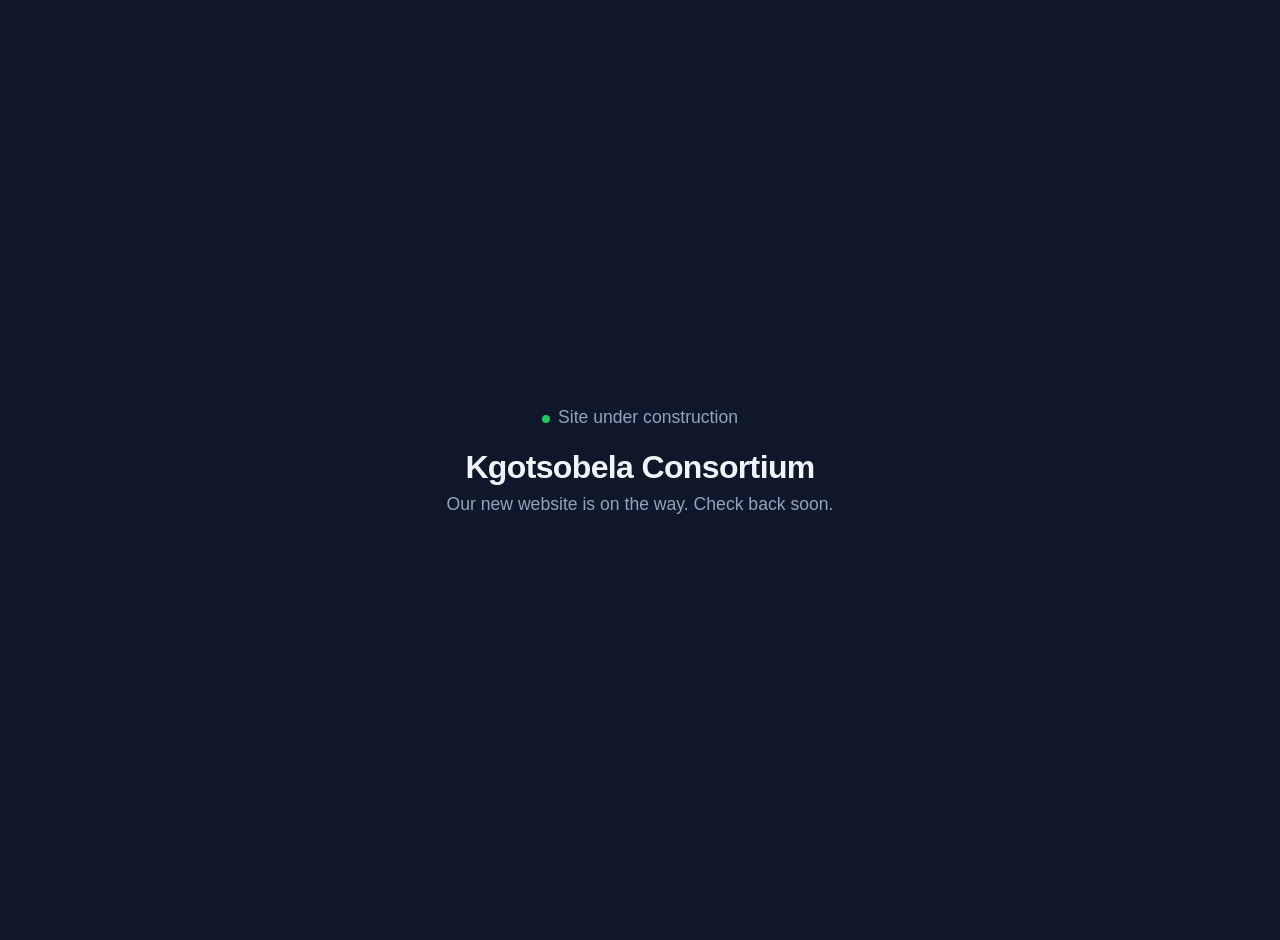
==== index.html @ 1c97d9ab "Add files via upload" ====
<!DOCTYPE html>
<html lang="en">
<head>
<meta charset="UTF-8">
<meta name="viewport" content="width=device-width, initial-scale=1.0">
<title>Kgotsobela Consortium — Coming Soon</title>
<style>
  body {
    margin: 0;
    height: 100vh;
    display: flex;
    align-items: center;
    justify-content: center;
    background: #0f172a;
    font-family: -apple-system, BlinkMacSystemFont, "Segoe UI", Roboto, sans-serif;
    color: #f1f5f9;
    text-align: center;
    padding: 20px;
  }
  .box {
    max-width: 500px;
  }
  h1 {
    font-size: 2rem;
    margin-bottom: 0.5rem;
    letter-spacing: -0.02em;
  }
  p {
    color: #94a3b8;
    font-size: 1.1rem;
    margin-top: 0;
  }
  .dot {
    display: inline-block;
    width: 8px;
    height: 8px;
    border-radius: 50%;
    background: #22c55e;
    margin-right: 8px;
    animation: pulse 1.5s infinite;
  }
  @keyframes pulse {
    0%, 100% { opacity: 1; }
    50% { opacity: 0.3; }
  }
</style>
</head>
<body>
  <div class="box">
    <p><span class="dot"></span>Site under construction</p>
    <h1>Kgotsobela Consortium</h1>
    <p>Our new website is on the way. Check back soon.</p>
  </div>
</body>
</html>
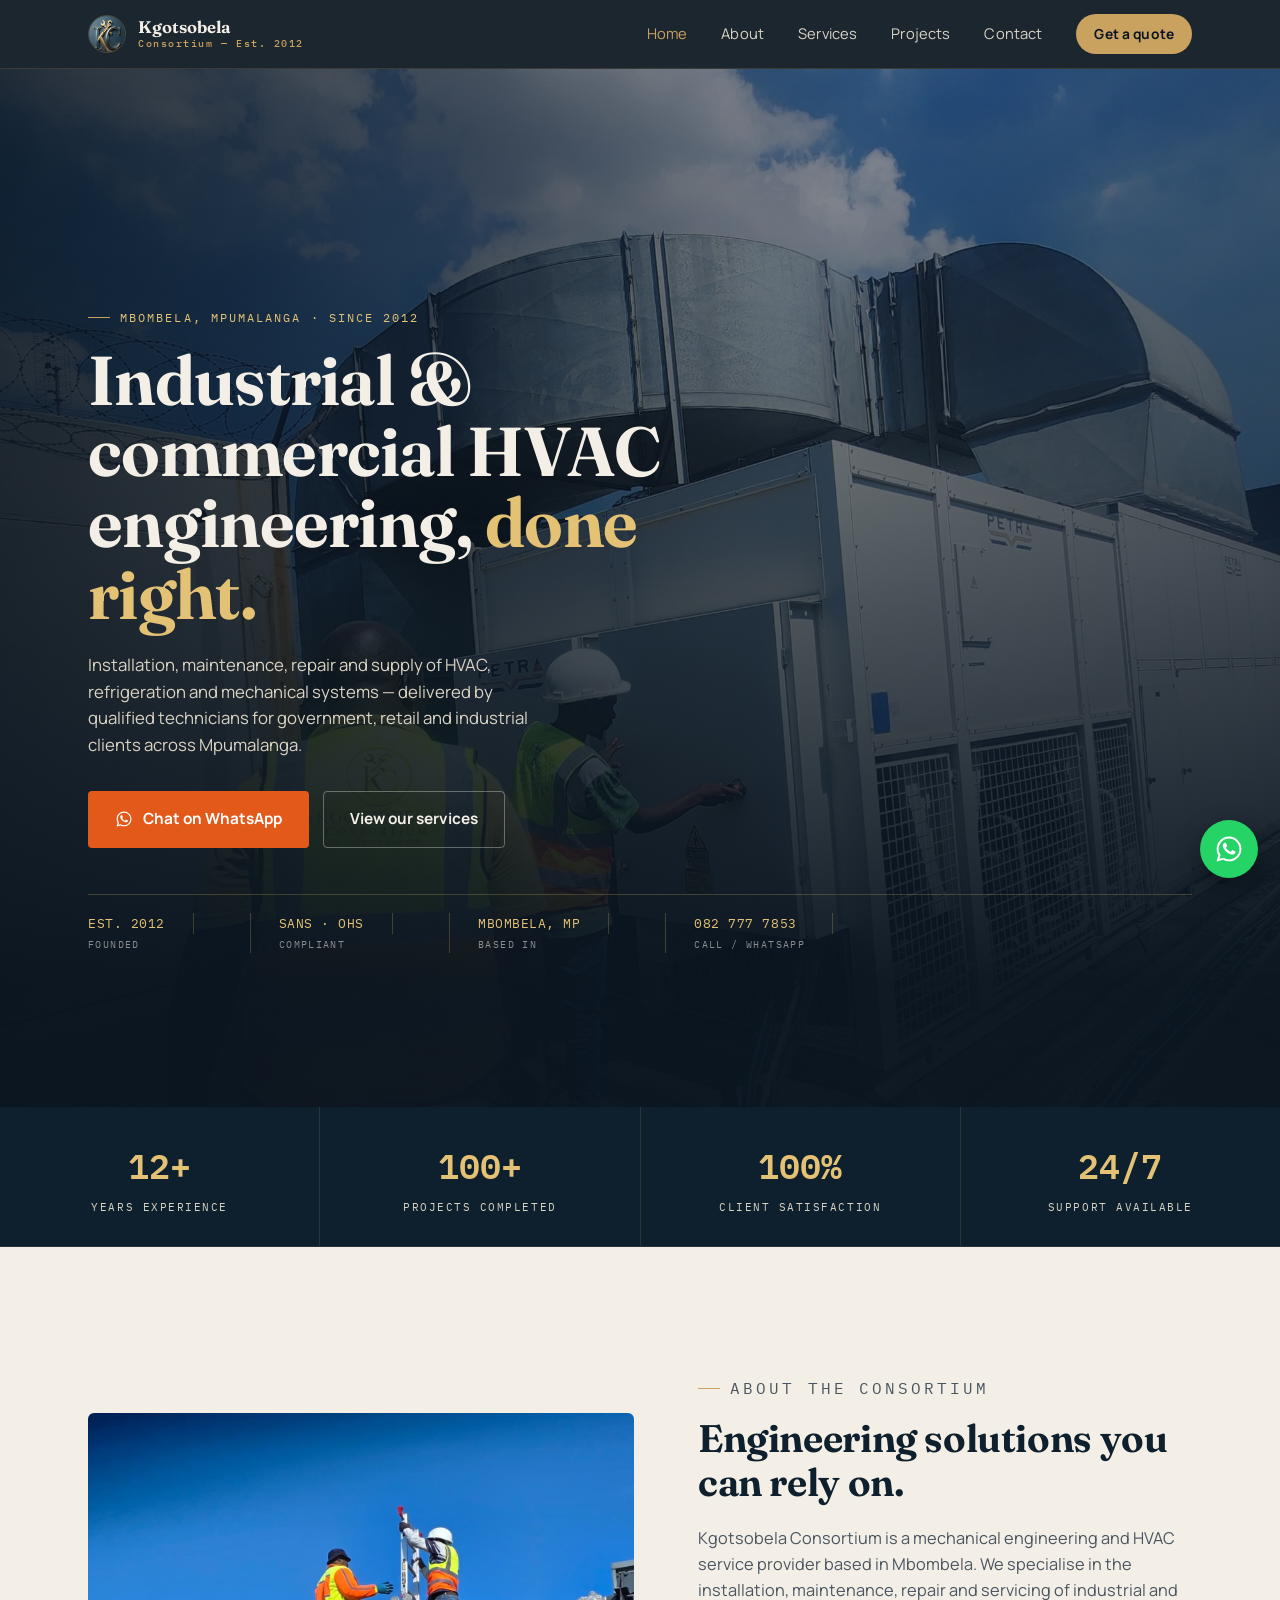
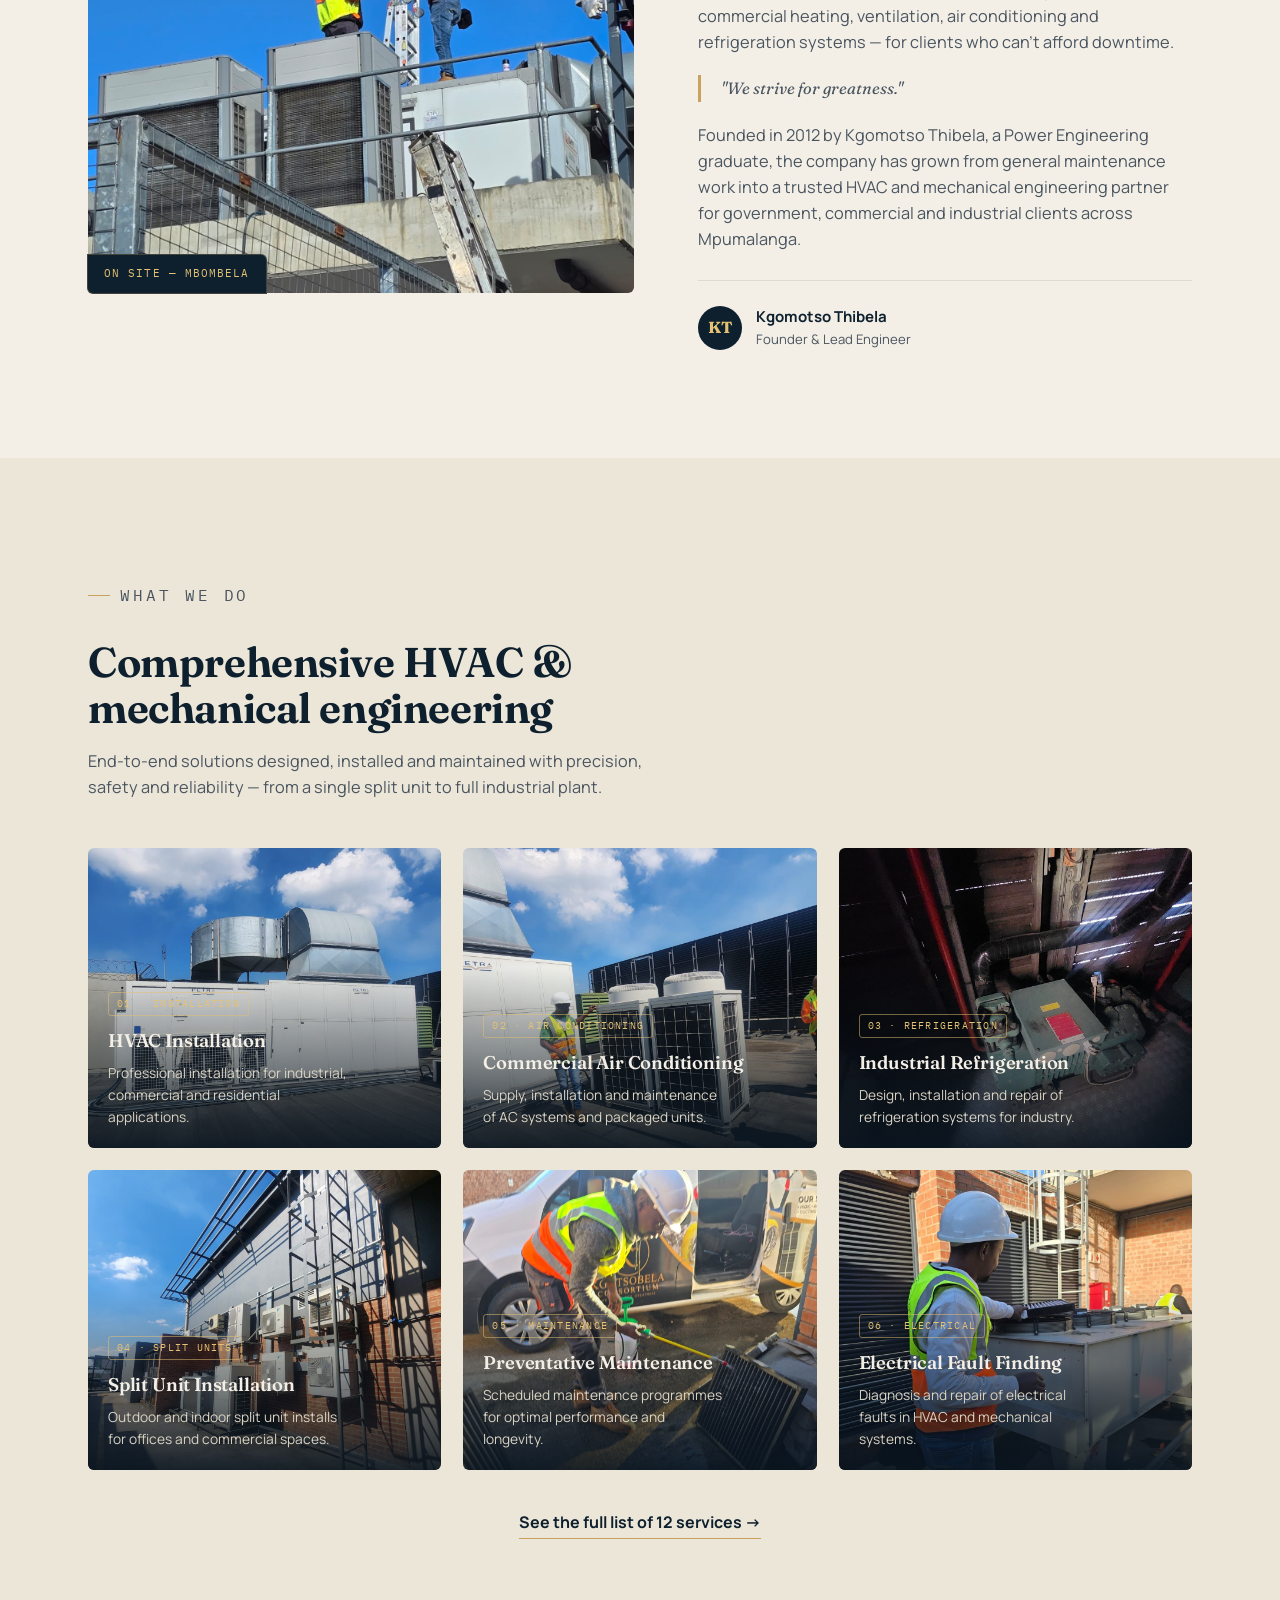
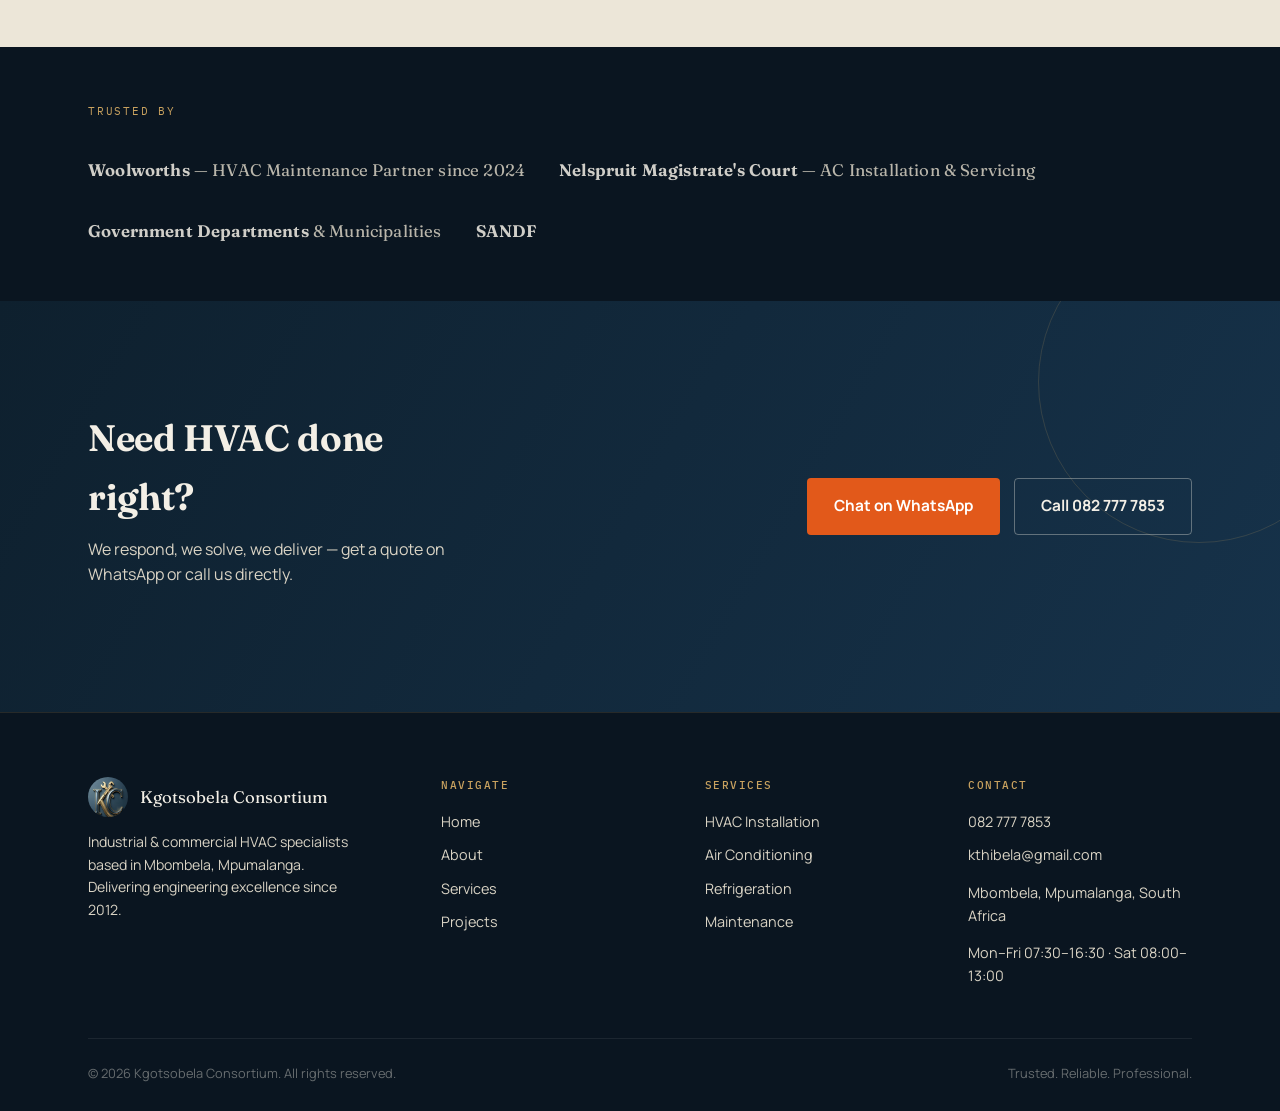
==== commit 10d28dcb: "Add files via upload" ====
--- a/index.html
+++ b/index.html
@@ -3,53 +3,243 @@
 <head>
 <meta charset="UTF-8">
 <meta name="viewport" content="width=device-width, initial-scale=1.0">
-<title>Kgotsobela Consortium — Coming Soon</title>
-<style>
-  body {
-    margin: 0;
-    height: 100vh;
-    display: flex;
-    align-items: center;
-    justify-content: center;
-    background: #0f172a;
-    font-family: -apple-system, BlinkMacSystemFont, "Segoe UI", Roboto, sans-serif;
-    color: #f1f5f9;
-    text-align: center;
-    padding: 20px;
-  }
-  .box {
-    max-width: 500px;
-  }
-  h1 {
-    font-size: 2rem;
-    margin-bottom: 0.5rem;
-    letter-spacing: -0.02em;
-  }
-  p {
-    color: #94a3b8;
-    font-size: 1.1rem;
-    margin-top: 0;
-  }
-  .dot {
-    display: inline-block;
-    width: 8px;
-    height: 8px;
-    border-radius: 50%;
-    background: #22c55e;
-    margin-right: 8px;
-    animation: pulse 1.5s infinite;
-  }
-  @keyframes pulse {
-    0%, 100% { opacity: 1; }
-    50% { opacity: 0.3; }
-  }
-</style>
+<title>Kgotsobela Consortium | Industrial &amp; Commercial HVAC Specialists, Mbombela</title>
+<meta name="description" content="Kgotsobela Consortium is a mechanical engineering and HVAC service provider based in Mbombela, Mpumalanga. Installation, maintenance, repair and supply for industrial and commercial HVAC, refrigeration and ventilation systems. Trusted since 2012.">
+<link rel="canonical" href="https://kgotsobelaconsortium.co.za/">
+<link rel="icon" type="image/png" href="images/favicon-mark.png">
+
+<link rel="preconnect" href="https://fonts.googleapis.com">
+<link rel="preconnect" href="https://fonts.gstatic.com" crossorigin>
+<link href="https://fonts.googleapis.com/css2?family=Fraunces:ital,wght@0,500;0,600;0,650;0,700;1,500&family=Manrope:wght@400;500;600;700;800&family=IBM+Plex+Mono:wght@400;500;600&display=swap" rel="stylesheet">
+<link rel="stylesheet" href="style.css">
 </head>
 <body>
-  <div class="box">
-    <p><span class="dot"></span>Site under construction</p>
-    <h1>Kgotsobela Consortium</h1>
-    <p>Our new website is on the way. Check back soon.</p>
+<a href="#main" class="skip-link">Skip to content</a>
+
+<header class="site-header">
+  <div class="wrap">
+    <a href="index.html" class="brand">
+      <img src="images/favicon-mark.png" alt="" class="brand-mark">
+      <span class="brand-word">Kgotsobela<span>Consortium — Est. 2012</span></span>
+    </a>
+    <nav class="main-nav" id="main-nav">
+      <a href="index.html" class="current">Home</a>
+      <a href="#about">About</a>
+      <a href="#services">Services</a>
+      <a href="#trusted">Projects</a>
+      <a href="#contact">Contact</a>
+      <a href="https://wa.me/27827777853?text=Hi%2C%20I%27d%20like%20a%20quote" class="nav-cta" target="_blank" rel="noopener">Get a quote</a>
+    </nav>
+    <button class="nav-toggle" id="nav-toggle" aria-label="Open menu" aria-expanded="false" aria-controls="main-nav">
+      <svg width="20" height="20" viewBox="0 0 24 24" fill="none" stroke="currentColor" stroke-width="2"><line x1="3" y1="6" x2="21" y2="6"/><line x1="3" y1="12" x2="21" y2="12"/><line x1="3" y1="18" x2="21" y2="18"/></svg>
+    </button>
   </div>
+</header>
+
+<main id="main">
+
+  <!-- HERO -->
+  <section class="hero">
+    <div class="hero-media">
+      <img src="images/hero-technicians-rooftop.jpg" alt="Kgotsobela Consortium technicians servicing a rooftop industrial HVAC plant" width="2000" height="1799">
+    </div>
+    <div class="hero-content wrap">
+      <p class="eyebrow">Mbombela, Mpumalanga · Since 2012</p>
+      <h1>Industrial &amp; commercial HVAC engineering, <em>done right.</em></h1>
+      <p class="hero-sub">Installation, maintenance, repair and supply of HVAC, refrigeration and mechanical systems &mdash; delivered by qualified technicians for government, retail and industrial clients across Mpumalanga.</p>
+      <div class="hero-actions">
+        <a href="https://wa.me/27827777853?text=Hi%2C%20I%27d%20like%20a%20quote" class="btn btn-primary" target="_blank" rel="noopener">
+          <svg width="18" height="18" viewBox="0 0 24 24" fill="currentColor"><path d="M12.04 2C6.58 2 2.13 6.45 2.13 11.91c0 1.75.46 3.45 1.32 4.95L2.05 22l5.25-1.38a9.9 9.9 0 0 0 4.74 1.21h.01c5.46 0 9.9-4.45 9.9-9.91 0-2.65-1.03-5.14-2.9-7.01A9.82 9.82 0 0 0 12.04 2m0 1.67c2.24 0 4.35.87 5.93 2.46a8.23 8.23 0 0 1 2.43 5.86c0 4.58-3.73 8.31-8.32 8.31a8.3 8.3 0 0 1-4.24-1.16l-.3-.18-3.12.82.83-3.04-.2-.31a8.23 8.23 0 0 1-1.27-4.4c0-4.58 3.73-8.36 8.26-8.36M8.53 6.99c-.17 0-.44.06-.67.31s-.88.86-.88 2.09.9 2.42 1.02 2.59c.13.17 1.75 2.8 4.32 3.82 2.14.85 2.57.68 3.04.64.46-.04 1.5-.61 1.71-1.2.21-.59.21-1.09.15-1.2-.06-.11-.23-.17-.48-.3-.25-.13-1.5-.74-1.73-.82-.23-.08-.4-.13-.57.13-.17.25-.65.82-.8.99-.15.17-.29.19-.54.06-.25-.13-1.05-.39-2-1.24-.74-.66-1.24-1.47-1.39-1.72-.14-.25-.02-.38.11-.51.11-.11.25-.29.38-.44.13-.15.17-.25.25-.42.08-.17.04-.31-.02-.44-.06-.13-.57-1.4-.79-1.91-.2-.5-.41-.43-.57-.44-.15-.01-.31-.01-.44-.01"/></svg>
+          Chat on WhatsApp
+        </a>
+        <a href="#services" class="btn btn-ghost">View our services</a>
+      </div>
+      <div class="nameplate">
+        <div><div class="val">EST. 2012</div><div class="lbl">Founded</div></div>
+        <div><div class="val">SANS · OHS</div><div class="lbl">Compliant</div></div>
+        <div><div class="val">MBOMBELA, MP</div><div class="lbl">Based in</div></div>
+        <div><div class="val">082 777 7853</div><div class="lbl">Call / WhatsApp</div></div>
+      </div>
+    </div>
+  </section>
+
+  <!-- STAT PLATE BAR -->
+  <div class="stat-bar">
+    <div class="stat-grid">
+      <div class="stat-plate"><div class="num">12+</div><div class="lbl">Years Experience</div></div>
+      <div class="stat-plate"><div class="num">100+</div><div class="lbl">Projects Completed</div></div>
+      <div class="stat-plate"><div class="num">100%</div><div class="lbl">Client Satisfaction</div></div>
+      <div class="stat-plate"><div class="num">24/7</div><div class="lbl">Support Available</div></div>
+    </div>
+  </div>
+
+  <!-- ABOUT TEASER -->
+  <section class="about" id="about">
+    <div class="wrap about-grid">
+      <div class="about-media">
+        <img src="images/about-team-ladder.jpg" alt="Kgotsobela Consortium technicians working on rooftop HVAC units">
+        <div class="tag">On site &mdash; Mbombela</div>
+      </div>
+      <div class="about-copy">
+        <p class="eyebrow">About the consortium</p>
+        <h2>Engineering solutions you can rely on.</h2>
+        <p>Kgotsobela Consortium is a mechanical engineering and HVAC service provider based in Mbombela. We specialise in the installation, maintenance, repair and servicing of industrial and commercial heating, ventilation, air conditioning and refrigeration systems &mdash; for clients who can't afford downtime.</p>
+        <p class="pull">"We strive for greatness."</p>
+        <p>Founded in 2012 by Kgomotso Thibela, a Power Engineering graduate, the company has grown from general maintenance work into a trusted HVAC and mechanical engineering partner for government, commercial and industrial clients across Mpumalanga.</p>
+        <div class="about-founder">
+          <div class="initial">KT</div>
+          <div>
+            <div class="name">Kgomotso Thibela</div>
+            <div class="role">Founder &amp; Lead Engineer</div>
+          </div>
+        </div>
+      </div>
+    </div>
+  </section>
+
+  <!-- SERVICES -->
+  <section class="services" id="services">
+    <div class="wrap">
+      <div class="section-head">
+        <p class="eyebrow">What we do</p>
+        <h2>Comprehensive HVAC &amp; mechanical engineering</h2>
+        <p>End-to-end solutions designed, installed and maintained with precision, safety and reliability &mdash; from a single split unit to full industrial plant.</p>
+      </div>
+      <div class="service-grid">
+
+        <a href="https://wa.me/27827777853?text=Hi%2C%20I%27d%20like%20a%20quote%20for%20HVAC%20installation" class="service-card" target="_blank" rel="noopener">
+          <img src="images/service-rooftop-plant.jpg" alt="Rooftop HVAC plant installation" loading="lazy">
+          <div class="service-card-body">
+            <span class="service-tag">01 &middot; Installation</span>
+            <h3>HVAC Installation</h3>
+            <p>Professional installation for industrial, commercial and residential applications.</p>
+          </div>
+        </a>
+
+        <a href="https://wa.me/27827777853?text=Hi%2C%20I%27d%20like%20a%20quote%20for%20commercial%20air%20conditioning" class="service-card" target="_blank" rel="noopener">
+          <img src="images/service-condensers.jpg" alt="Commercial air conditioning condenser units" loading="lazy">
+          <div class="service-card-body">
+            <span class="service-tag">02 &middot; Air Conditioning</span>
+            <h3>Commercial Air Conditioning</h3>
+            <p>Supply, installation and maintenance of AC systems and packaged units.</p>
+          </div>
+        </a>
+
+        <a href="https://wa.me/27827777853?text=Hi%2C%20I%27d%20like%20a%20quote%20for%20industrial%20refrigeration" class="service-card" target="_blank" rel="noopener">
+          <img src="images/service-refrigeration.jpg" alt="Industrial refrigeration compressor" loading="lazy">
+          <div class="service-card-body">
+            <span class="service-tag">03 &middot; Refrigeration</span>
+            <h3>Industrial Refrigeration</h3>
+            <p>Design, installation and repair of refrigeration systems for industry.</p>
+          </div>
+        </a>
+
+        <a href="https://wa.me/27827777853?text=Hi%2C%20I%27d%20like%20a%20quote%20for%20split%20unit%20installation" class="service-card" target="_blank" rel="noopener">
+          <img src="images/service-splitunits.jpg" alt="Split unit installation on commercial building" loading="lazy">
+          <div class="service-card-body">
+            <span class="service-tag">04 &middot; Split Units</span>
+            <h3>Split Unit Installation</h3>
+            <p>Outdoor and indoor split unit installs for offices and commercial spaces.</p>
+          </div>
+        </a>
+
+        <a href="https://wa.me/27827777853?text=Hi%2C%20I%27d%20like%20a%20quote%20for%20preventative%20maintenance" class="service-card" target="_blank" rel="noopener">
+          <img src="images/service-maintenance.jpg" alt="Preventative maintenance servicing" loading="lazy">
+          <div class="service-card-body">
+            <span class="service-tag">05 &middot; Maintenance</span>
+            <h3>Preventative Maintenance</h3>
+            <p>Scheduled maintenance programmes for optimal performance and longevity.</p>
+          </div>
+        </a>
+
+        <a href="https://wa.me/27827777853?text=Hi%2C%20I%27d%20like%20a%20quote%20for%20electrical%20fault%20finding" class="service-card" target="_blank" rel="noopener">
+          <img src="images/service-controls.jpg" alt="Electrical fault finding and controls" loading="lazy">
+          <div class="service-card-body">
+            <span class="service-tag">06 &middot; Electrical</span>
+            <h3>Electrical Fault Finding</h3>
+            <p>Diagnosis and repair of electrical faults in HVAC and mechanical systems.</p>
+          </div>
+        </a>
+
+      </div>
+      <div class="services-more">
+        <a href="#contact" class="link-arrow">See the full list of 12 services &rarr;</a>
+      </div>
+    </div>
+  </section>
+
+  <!-- TRUSTED BY -->
+  <section class="trusted" id="trusted">
+    <div class="wrap">
+      <span class="trusted-label">Trusted by</span>
+      <div class="trusted-marks">
+        <span><b>Woolworths</b> &mdash; HVAC Maintenance Partner since 2024</span>
+        <span><b>Nelspruit Magistrate's Court</b> &mdash; AC Installation &amp; Servicing</span>
+        <span><b>Government Departments</b> &amp; Municipalities</span>
+        <span><b>SANDF</b></span>
+      </div>
+    </div>
+  </section>
+
+  <!-- CTA BAND -->
+  <section class="cta-band" id="contact">
+    <div class="wrap">
+      <div>
+        <h2>Need HVAC done right?</h2>
+        <p>We respond, we solve, we deliver &mdash; get a quote on WhatsApp or call us directly.</p>
+      </div>
+      <div class="cta-actions">
+        <a href="https://wa.me/27827777853?text=Hi%2C%20I%27d%20like%20a%20quote" class="btn btn-primary" target="_blank" rel="noopener">Chat on WhatsApp</a>
+        <a href="tel:+27827777853" class="btn btn-ghost">Call 082 777 7853</a>
+      </div>
+    </div>
+  </section>
+
+</main>
+
+<footer class="site-footer">
+  <div class="wrap">
+    <div class="footer-grid">
+      <div>
+        <div class="footer-brand">
+          <img src="images/favicon-mark.png" alt="">
+          <span class="footer-brand-word">Kgotsobela Consortium</span>
+        </div>
+        <p class="footer-tagline">Industrial &amp; commercial HVAC specialists based in Mbombela, Mpumalanga. Delivering engineering excellence since 2012.</p>
+      </div>
+      <div class="footer-col">
+        <h4>Navigate</h4>
+        <a href="index.html">Home</a>
+        <a href="#about">About</a>
+        <a href="#services">Services</a>
+        <a href="#trusted">Projects</a>
+      </div>
+      <div class="footer-col">
+        <h4>Services</h4>
+        <a href="#services">HVAC Installation</a>
+        <a href="#services">Air Conditioning</a>
+        <a href="#services">Refrigeration</a>
+        <a href="#services">Maintenance</a>
+      </div>
+      <div class="footer-col">
+        <h4>Contact</h4>
+        <a href="tel:+27827777853">082 777 7853</a>
+        <a href="mailto:kthibela@gmail.com">kthibela@gmail.com</a>
+        <p>Mbombela, Mpumalanga, South Africa</p>
+        <p>Mon&ndash;Fri 07:30&ndash;16:30 &middot; Sat 08:00&ndash;13:00</p>
+      </div>
+    </div>
+    <div class="footer-bottom">
+      <span>&copy; <span id="year"></span> Kgotsobela Consortium. All rights reserved.</span>
+      <span>Trusted. Reliable. Professional.</span>
+    </div>
+  </div>
+</footer>
+
+<a class="whatsapp-fab" href="https://wa.me/27827777853?text=Hi%2C%20I%27d%20like%20a%20quote" target="_blank" rel="noopener" aria-label="Chat with us on WhatsApp">
+  <svg viewBox="0 0 24 24" fill="#ffffff"><path d="M12.04 2C6.58 2 2.13 6.45 2.13 11.91c0 1.75.46 3.45 1.32 4.95L2.05 22l5.25-1.38a9.9 9.9 0 0 0 4.74 1.21h.01c5.46 0 9.9-4.45 9.9-9.91 0-2.65-1.03-5.14-2.9-7.01A9.82 9.82 0 0 0 12.04 2m0 1.67c2.24 0 4.35.87 5.93 2.46a8.23 8.23 0 0 1 2.43 5.86c0 4.58-3.73 8.31-8.32 8.31a8.3 8.3 0 0 1-4.24-1.16l-.3-.18-3.12.82.83-3.04-.2-.31a8.23 8.23 0 0 1-1.27-4.4c0-4.58 3.73-8.36 8.26-8.36M8.53 6.99c-.17 0-.44.06-.67.31s-.88.86-.88 2.09.9 2.42 1.02 2.59c.13.17 1.75 2.8 4.32 3.82 2.14.85 2.57.68 3.04.64.46-.04 1.5-.61 1.71-1.2.21-.59.21-1.09.15-1.2-.06-.11-.23-.17-.48-.3-.25-.13-1.5-.74-1.73-.82-.23-.08-.4-.13-.57.13-.17.25-.65.82-.8.99-.15.17-.29.19-.54.06-.25-.13-1.05-.39-2-1.24-.74-.66-1.24-1.47-1.39-1.72-.14-.25-.02-.38.11-.51.11-.11.25-.29.38-.44.13-.15.17-.25.25-.42.08-.17.04-.31-.02-.44-.06-.13-.57-1.4-.79-1.91-.2-.5-.41-.43-.57-.44-.15-.01-.31-.01-.44-.01"/></svg>
+</a>
+
+<script src="script.js"></script>
 </body>
 </html>
--- a/style.css
+++ b/style.css
@@ -0,0 +1,694 @@
+/* ==========================================================================
+   Kgotsobela Consortium — design tokens
+   Navy + brass gold from the brand mark; safety orange pulled from the
+   crew's own hi-vis; the "nameplate" motif echoes the rating tags visible
+   on their actual equipment (see hero photo, unit door).
+   ========================================================================== */
+
+:root {
+  --navy-950: #0a1520;
+  --navy-900: #0e202e;
+  --navy-800: #16324a;
+  --navy-700: #1f4260;
+  --gold: #c9a25f;
+  --gold-light: #e4c275;
+  --gold-dim: #8a744a;
+  --ivory: #f3efe6;
+  --ivory-dim: #d9d3c4;
+  --orange: #e2591a;
+  --orange-light: #ff7a3d;
+  --graphite: #1f2933;
+  --graphite-soft: #4a5560;
+  --line: rgba(201, 162, 95, 0.28);
+  --line-soft: rgba(15, 32, 46, 0.1);
+
+  --font-display: "Fraunces", Georgia, serif;
+  --font-body: "Manrope", -apple-system, BlinkMacSystemFont, sans-serif;
+  --font-mono: "IBM Plex Mono", ui-monospace, SFMono-Regular, monospace;
+
+  --max: 1200px;
+}
+
+* { box-sizing: border-box; }
+html { scroll-behavior: smooth; }
+
+html, body { overflow-x: hidden; width: 100%; }
+
+body {
+  margin: 0;
+  background: var(--ivory);
+  color: var(--graphite);
+  font-family: var(--font-body);
+  line-height: 1.6;
+  -webkit-font-smoothing: antialiased;
+}
+
+img { max-width: 100%; display: block; }
+a { color: inherit; }
+
+.wrap {
+  max-width: var(--max);
+  margin: 0 auto;
+  padding: 0 clamp(20px, 5vw, 48px);
+}
+
+.eyebrow {
+  font-family: var(--font-mono);
+  font-size: 0.72rem;
+  letter-spacing: 0.18em;
+  text-transform: uppercase;
+  color: var(--gold-dim);
+  display: inline-flex;
+  align-items: center;
+  gap: 10px;
+}
+.eyebrow::before {
+  content: "";
+  width: 22px;
+  height: 1px;
+  background: var(--gold);
+  display: inline-block;
+}
+
+h1, h2, h3 {
+  font-family: var(--font-display);
+  font-weight: 650;
+  margin: 0;
+  letter-spacing: -0.01em;
+  color: var(--navy-900);
+}
+
+/* ==========================================================================
+   Skip link / focus
+   ========================================================================== */
+.skip-link {
+  position: absolute;
+  left: -999px;
+  top: auto;
+  background: var(--gold);
+  color: var(--navy-950);
+  padding: 12px 18px;
+  z-index: 999;
+  font-weight: 700;
+}
+.skip-link:focus {
+  left: 16px;
+  top: 16px;
+}
+
+:focus-visible {
+  outline: 2px solid var(--gold);
+  outline-offset: 3px;
+}
+
+@media (prefers-reduced-motion: reduce) {
+  * { animation-duration: 0.001ms !important; animation-iteration-count: 1 !important; transition-duration: 0.001ms !important; scroll-behavior: auto !important; }
+}
+
+/* ==========================================================================
+   Header
+   ========================================================================== */
+.site-header {
+  position: sticky;
+  top: 0;
+  z-index: 100;
+  background: rgba(10, 21, 32, 0.92);
+  backdrop-filter: blur(10px);
+  border-bottom: 1px solid rgba(201, 162, 95, 0.18);
+}
+
+.site-header .wrap {
+  display: flex;
+  align-items: center;
+  justify-content: space-between;
+  padding-top: 14px;
+  padding-bottom: 14px;
+}
+
+.brand {
+  display: flex;
+  align-items: center;
+  gap: 12px;
+  text-decoration: none;
+}
+
+.brand-mark {
+  width: 38px;
+  height: 38px;
+  border-radius: 50%;
+  object-fit: cover;
+  border: 1px solid var(--line);
+}
+
+.brand-word {
+  font-family: var(--font-display);
+  color: var(--ivory);
+  font-size: 1.05rem;
+  font-weight: 650;
+  line-height: 1.1;
+}
+.brand-word span {
+  display: block;
+  font-family: var(--font-mono);
+  font-size: 0.6rem;
+  letter-spacing: 0.16em;
+  color: var(--gold);
+  font-weight: 500;
+  margin-top: 2px;
+}
+
+.main-nav {
+  display: flex;
+  align-items: center;
+  gap: clamp(18px, 3vw, 34px);
+}
+
+.main-nav a {
+  color: var(--ivory-dim);
+  text-decoration: none;
+  font-size: 0.92rem;
+  letter-spacing: 0.01em;
+  transition: color 0.2s ease;
+}
+.main-nav a:hover { color: var(--gold-light); }
+.main-nav a.current { color: var(--gold); }
+
+.nav-cta {
+  display: inline-flex;
+  align-items: center;
+  gap: 8px;
+  background: var(--gold);
+  color: var(--navy-950) !important;
+  padding: 9px 18px;
+  border-radius: 999px;
+  font-weight: 700;
+  font-size: 0.86rem !important;
+  transition: background 0.2s ease, transform 0.2s ease;
+}
+.nav-cta:hover { background: var(--gold-light); transform: translateY(-1px); }
+
+.nav-toggle {
+  display: none;
+  background: none;
+  border: 1px solid var(--line);
+  color: var(--ivory);
+  border-radius: 8px;
+  width: 40px;
+  height: 40px;
+  align-items: center;
+  justify-content: center;
+  cursor: pointer;
+}
+
+@media (max-width: 860px) {
+  .main-nav { position: fixed; top: 62px; left: 0; right: 0; height: calc(100vh - 62px); background: var(--navy-950); flex-direction: column; justify-content: flex-start; align-items: flex-start; padding: 32px 24px; gap: 22px; transform: translateX(100%); transition: transform 0.3s ease; overflow-y: auto; z-index: 150; }
+  .main-nav.open { transform: translateX(0); }
+  .main-nav a { font-size: 1.1rem; }
+  .nav-toggle { display: flex; }
+}
+
+/* ==========================================================================
+   Hero
+   ========================================================================== */
+.hero {
+  position: relative;
+  min-height: min(92vh, 820px);
+  display: flex;
+  align-items: flex-end;
+  background: var(--navy-950);
+  overflow: hidden;
+}
+
+.hero-media {
+  position: absolute;
+  inset: 0;
+}
+.hero-media img {
+  width: 100%;
+  height: 100%;
+  object-fit: cover;
+  object-position: 50% 12%;
+}
+.hero-media::after {
+  content: "";
+  position: absolute;
+  inset: 0;
+  background:
+    linear-gradient(180deg, rgba(10,21,32,0.28) 0%, rgba(10,21,32,0.52) 40%, rgba(10,21,32,0.97) 88%),
+    linear-gradient(100deg, rgba(10,21,32,0.82) 0%, rgba(10,21,32,0.5) 34%, rgba(10,21,32,0.18) 60%, rgba(10,21,32,0.4) 100%);
+}
+
+.hero-content {
+  position: relative;
+  z-index: 2;
+  padding-top: 120px;
+  padding-bottom: 46px;
+  width: 100%;
+}
+
+.hero-content .eyebrow { color: var(--gold-light); margin-bottom: 18px; }
+
+.hero-content h1 {
+  color: var(--ivory);
+  font-size: clamp(2.3rem, 5.4vw, 4.4rem);
+  line-height: 1.03;
+  max-width: 15ch;
+}
+.hero-content h1 em {
+  font-style: normal;
+  color: var(--gold-light);
+}
+
+.hero-sub {
+  margin: 22px 0 32px;
+  max-width: 46ch;
+  color: var(--ivory-dim);
+  font-size: 1.05rem;
+}
+
+.hero-actions {
+  display: flex;
+  flex-wrap: wrap;
+  gap: 14px;
+  margin-bottom: 46px;
+}
+
+.btn {
+  display: inline-flex;
+  align-items: center;
+  gap: 10px;
+  padding: 15px 26px;
+  border-radius: 4px;
+  font-weight: 700;
+  font-size: 0.96rem;
+  text-decoration: none;
+  border: 1px solid transparent;
+  cursor: pointer;
+  transition: transform 0.2s ease, background 0.2s ease, border-color 0.2s ease, color 0.2s ease;
+}
+.btn-primary { background: var(--orange); color: #fff; }
+.btn-primary:hover { background: var(--orange-light); transform: translateY(-2px); }
+.btn-ghost { border-color: rgba(243,239,230,0.35); color: var(--ivory); }
+.btn-ghost:hover { border-color: var(--gold); color: var(--gold-light); }
+
+/* nameplate strip inside hero */
+.nameplate {
+  display: flex;
+  flex-wrap: wrap;
+  gap: 0;
+  border-top: 1px solid var(--line);
+  padding-top: 18px;
+}
+.nameplate div {
+  padding-right: 28px;
+  margin-right: 28px;
+  border-right: 1px solid var(--line);
+}
+.nameplate div:last-child { border-right: none; }
+.nameplate .val {
+  font-family: var(--font-mono);
+  color: var(--gold-light);
+  font-size: 0.82rem;
+  letter-spacing: 0.04em;
+}
+.nameplate .lbl {
+  font-family: var(--font-mono);
+  color: rgba(243,239,230,0.55);
+  font-size: 0.62rem;
+  letter-spacing: 0.14em;
+  text-transform: uppercase;
+  margin-top: 3px;
+}
+
+/* ==========================================================================
+   Stat plate bar (below hero) — echoes equipment rating tags
+   ========================================================================== */
+.stat-bar {
+  background: var(--navy-900);
+  border-bottom: 1px solid rgba(201,162,95,0.15);
+}
+.stat-grid {
+  display: grid;
+  grid-template-columns: repeat(4, 1fr);
+  gap: 1px;
+  background: rgba(201,162,95,0.15);
+}
+.stat-plate {
+  background: var(--navy-900);
+  padding: 30px 22px;
+  text-align: center;
+}
+.stat-plate .num {
+  font-family: var(--font-mono);
+  color: var(--gold-light);
+  font-size: clamp(1.5rem, 3vw, 2.2rem);
+  font-weight: 600;
+}
+.stat-plate .lbl {
+  font-family: var(--font-mono);
+  color: var(--ivory-dim);
+  font-size: 0.68rem;
+  letter-spacing: 0.14em;
+  text-transform: uppercase;
+  margin-top: 6px;
+}
+@media (max-width: 700px) {
+  .stat-grid { grid-template-columns: repeat(2, 1fr); }
+}
+
+/* ==========================================================================
+   Section scaffolding
+   ========================================================================== */
+section { padding: clamp(64px, 9vw, 108px) 0; }
+.section-head {
+  max-width: 640px;
+  margin-bottom: 48px;
+}
+.section-head h2 {
+  font-size: clamp(1.8rem, 3.4vw, 2.6rem);
+  margin-top: 14px;
+  line-height: 1.12;
+}
+.section-head p {
+  margin-top: 16px;
+  color: var(--graphite-soft);
+  font-size: 1.02rem;
+  max-width: 56ch;
+}
+
+/* ==========================================================================
+   About teaser
+   ========================================================================== */
+.about {
+  background: var(--ivory);
+}
+.about-grid {
+  display: grid;
+  grid-template-columns: 1.05fr 0.95fr;
+  gap: clamp(32px, 5vw, 72px);
+  align-items: center;
+}
+.about-media { position: relative; }
+.about-media img {
+  border-radius: 6px;
+  width: 100%;
+  height: 480px;
+  object-fit: cover;
+}
+.about-media .tag {
+  position: absolute;
+  left: -1px;
+  bottom: -1px;
+  background: var(--navy-900);
+  color: var(--gold-light);
+  font-family: var(--font-mono);
+  font-size: 0.68rem;
+  letter-spacing: 0.1em;
+  text-transform: uppercase;
+  padding: 10px 16px;
+  border: 1px solid var(--line);
+  border-radius: 0 6px 0 6px;
+}
+
+.about-copy .eyebrow { margin-bottom: 16px; }
+.about-copy h2 {
+  font-size: clamp(1.8rem, 3.2vw, 2.4rem);
+  line-height: 1.14;
+}
+.about-copy p {
+  margin: 20px 0;
+  color: var(--graphite-soft);
+  font-size: 1.02rem;
+}
+.pull {
+  font-family: var(--font-display);
+  font-style: italic;
+  font-size: 1.3rem;
+  color: var(--navy-800);
+  border-left: 3px solid var(--gold);
+  padding-left: 20px;
+  margin: 28px 0;
+}
+.about-founder {
+  display: flex;
+  gap: 14px;
+  align-items: center;
+  margin-top: 28px;
+  padding-top: 24px;
+  border-top: 1px solid var(--line-soft);
+}
+.about-founder .initial {
+  width: 44px;
+  height: 44px;
+  border-radius: 50%;
+  background: var(--navy-900);
+  color: var(--gold-light);
+  display: flex;
+  align-items: center;
+  justify-content: center;
+  font-family: var(--font-display);
+  font-weight: 700;
+}
+.about-founder .name { font-weight: 700; color: var(--navy-900); font-size: 0.94rem; }
+.about-founder .role { font-size: 0.82rem; color: var(--graphite-soft); }
+
+/* ==========================================================================
+   Services
+   ========================================================================== */
+.services { background: #ece6d8; }
+.service-grid {
+  display: grid;
+  grid-template-columns: repeat(3, 1fr);
+  gap: 22px;
+}
+.service-card {
+  position: relative;
+  border-radius: 6px;
+  overflow: hidden;
+  height: 300px;
+  text-decoration: none;
+  display: block;
+}
+.service-card img {
+  width: 100%;
+  height: 100%;
+  object-fit: cover;
+  transition: transform 0.5s ease;
+}
+.service-card:hover img { transform: scale(1.06); }
+.service-card::after {
+  content: "";
+  position: absolute;
+  inset: 0;
+  background: linear-gradient(180deg, rgba(10,21,32,0) 40%, rgba(10,21,32,0.92) 100%);
+}
+.service-card-body {
+  position: absolute;
+  left: 0; right: 0; bottom: 0;
+  z-index: 2;
+  padding: 20px;
+}
+.service-tag {
+  font-family: var(--font-mono);
+  font-size: 0.64rem;
+  letter-spacing: 0.12em;
+  text-transform: uppercase;
+  color: var(--gold-light);
+  border: 1px solid rgba(228,194,117,0.5);
+  display: inline-block;
+  padding: 3px 8px;
+  border-radius: 3px;
+  margin-bottom: 10px;
+}
+.service-card h3 {
+  color: var(--ivory);
+  font-size: 1.15rem;
+  font-weight: 600;
+}
+.service-card p {
+  color: var(--ivory-dim);
+  font-size: 0.86rem;
+  margin: 6px 0 0;
+  max-width: 30ch;
+}
+
+.services-more {
+  margin-top: 40px;
+  text-align: center;
+}
+.link-arrow {
+  display: inline-flex;
+  align-items: center;
+  gap: 8px;
+  color: var(--navy-900);
+  text-decoration: none;
+  font-weight: 700;
+  border-bottom: 1px solid var(--gold);
+  padding-bottom: 3px;
+}
+.link-arrow:hover { color: var(--gold-dim); }
+
+@media (max-width: 900px) {
+  .service-grid { grid-template-columns: repeat(2, 1fr); }
+}
+@media (max-width: 600px) {
+  .service-grid { grid-template-columns: 1fr; }
+  .about-grid { grid-template-columns: 1fr; }
+  .about-media img { height: 320px; }
+}
+
+/* ==========================================================================
+   Trusted-by band
+   ========================================================================== */
+.trusted {
+  background: var(--navy-950);
+  padding: 56px 0;
+}
+.trusted .wrap {
+  display: flex;
+  flex-wrap: wrap;
+  align-items: center;
+  gap: 36px;
+  justify-content: space-between;
+}
+.trusted-label {
+  font-family: var(--font-mono);
+  color: var(--gold);
+  font-size: 0.7rem;
+  letter-spacing: 0.16em;
+  text-transform: uppercase;
+  white-space: nowrap;
+}
+.trusted-marks {
+  display: flex;
+  flex-wrap: wrap;
+  gap: 34px;
+  align-items: center;
+}
+.trusted-marks span {
+  font-family: var(--font-display);
+  color: var(--ivory-dim);
+  font-size: 1.05rem;
+  letter-spacing: 0.01em;
+  opacity: 0.85;
+}
+.trusted-marks span b { color: var(--ivory); font-weight: 650; }
+
+/* ==========================================================================
+   CTA band
+   ========================================================================== */
+.cta-band {
+  background: linear-gradient(120deg, var(--navy-900) 0%, var(--navy-800) 100%);
+  color: var(--ivory);
+  position: relative;
+  overflow: hidden;
+}
+.cta-band::before {
+  content: "";
+  position: absolute;
+  right: -80px;
+  top: -80px;
+  width: 320px;
+  height: 320px;
+  border: 1px solid rgba(201,162,95,0.18);
+  border-radius: 50%;
+}
+.cta-band .wrap {
+  display: flex;
+  align-items: center;
+  justify-content: space-between;
+  flex-wrap: wrap;
+  gap: 28px;
+  position: relative;
+  z-index: 1;
+}
+.cta-band h2 {
+  color: var(--ivory);
+  font-size: clamp(1.7rem, 3vw, 2.3rem);
+  max-width: 14ch;
+}
+.cta-band p {
+  color: var(--ivory-dim);
+  margin-top: 10px;
+  max-width: 42ch;
+}
+.cta-actions { display: flex; gap: 14px; flex-wrap: wrap; }
+
+/* ==========================================================================
+   Footer
+   ========================================================================== */
+.site-footer {
+  background: var(--navy-950);
+  color: var(--ivory-dim);
+  padding: 64px 0 28px;
+  border-top: 1px solid rgba(201,162,95,0.15);
+}
+.footer-grid {
+  display: grid;
+  grid-template-columns: 1.4fr 1fr 1fr 1fr;
+  gap: 40px;
+  padding-bottom: 40px;
+  border-bottom: 1px solid rgba(243,239,230,0.08);
+}
+.footer-brand { display: flex; gap: 12px; align-items: center; margin-bottom: 14px; }
+.footer-brand img { width: 40px; height: 40px; border-radius: 50%; }
+.footer-brand-word { font-family: var(--font-display); color: var(--ivory); font-size: 1.05rem; }
+.footer-tagline { font-size: 0.88rem; max-width: 30ch; color: var(--ivory-dim); }
+.footer-col h4 {
+  font-family: var(--font-mono);
+  font-size: 0.68rem;
+  letter-spacing: 0.14em;
+  text-transform: uppercase;
+  color: var(--gold);
+  margin: 0 0 16px;
+  font-weight: 500;
+}
+.footer-col a, .footer-col p {
+  display: block;
+  color: var(--ivory-dim);
+  text-decoration: none;
+  font-size: 0.9rem;
+  margin-bottom: 10px;
+}
+.footer-col a:hover { color: var(--gold-light); }
+.footer-bottom {
+  display: flex;
+  justify-content: space-between;
+  flex-wrap: wrap;
+  gap: 10px;
+  padding-top: 24px;
+  font-size: 0.8rem;
+  color: rgba(243,239,230,0.4);
+}
+@media (max-width: 760px) {
+  .footer-grid { grid-template-columns: 1fr 1fr; }
+}
+@media (max-width: 500px) {
+  .footer-grid { grid-template-columns: 1fr; }
+}
+
+/* ==========================================================================
+   Sticky WhatsApp button
+   ========================================================================== */
+.whatsapp-fab {
+  position: fixed;
+  right: 22px;
+  bottom: 22px;
+  z-index: 200;
+  width: 58px;
+  height: 58px;
+  border-radius: 50%;
+  background: #25d366;
+  display: flex;
+  align-items: center;
+  justify-content: center;
+  box-shadow: 0 8px 24px rgba(0,0,0,0.35);
+  text-decoration: none;
+  transition: transform 0.2s ease;
+}
+.whatsapp-fab:hover { transform: scale(1.07); }
+.whatsapp-fab svg { width: 30px; height: 30px; }
+
+@media (max-width: 600px) {
+  .whatsapp-fab { right: 16px; bottom: 16px; width: 52px; height: 52px; }
+}
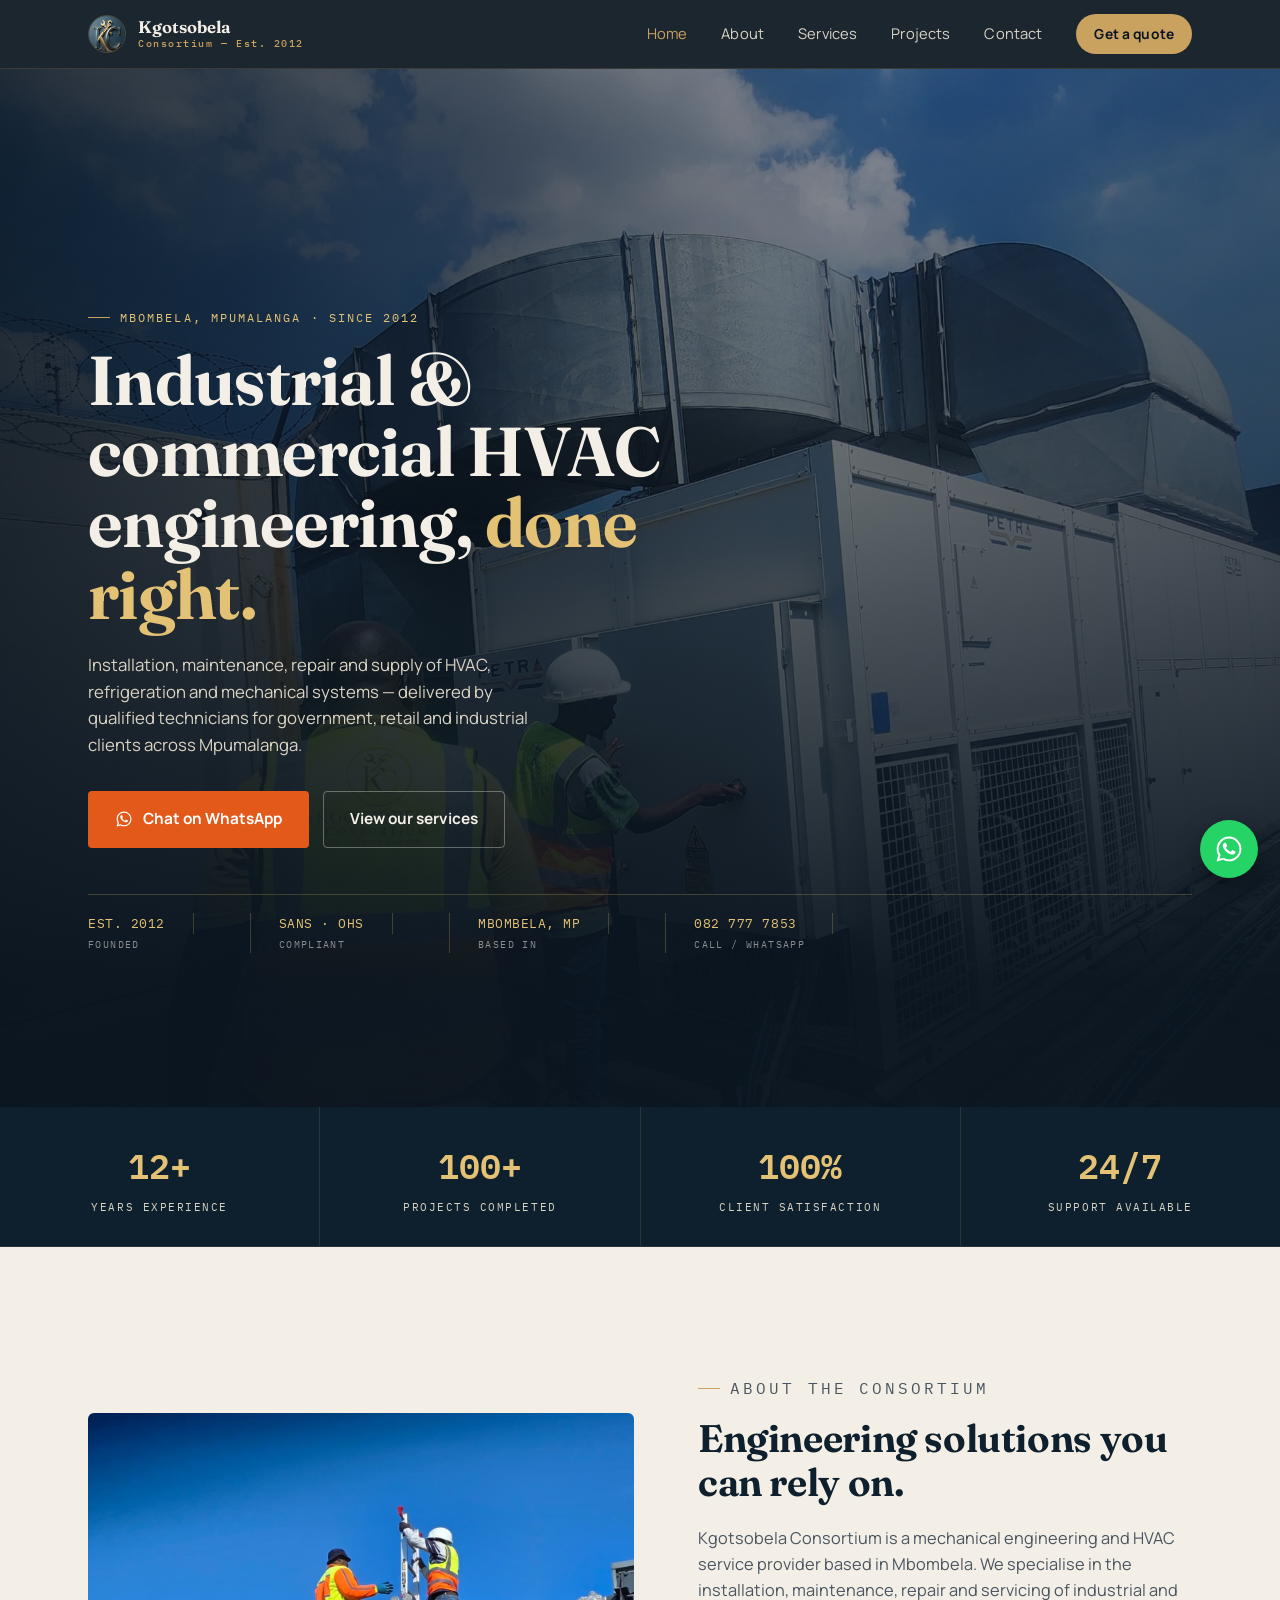
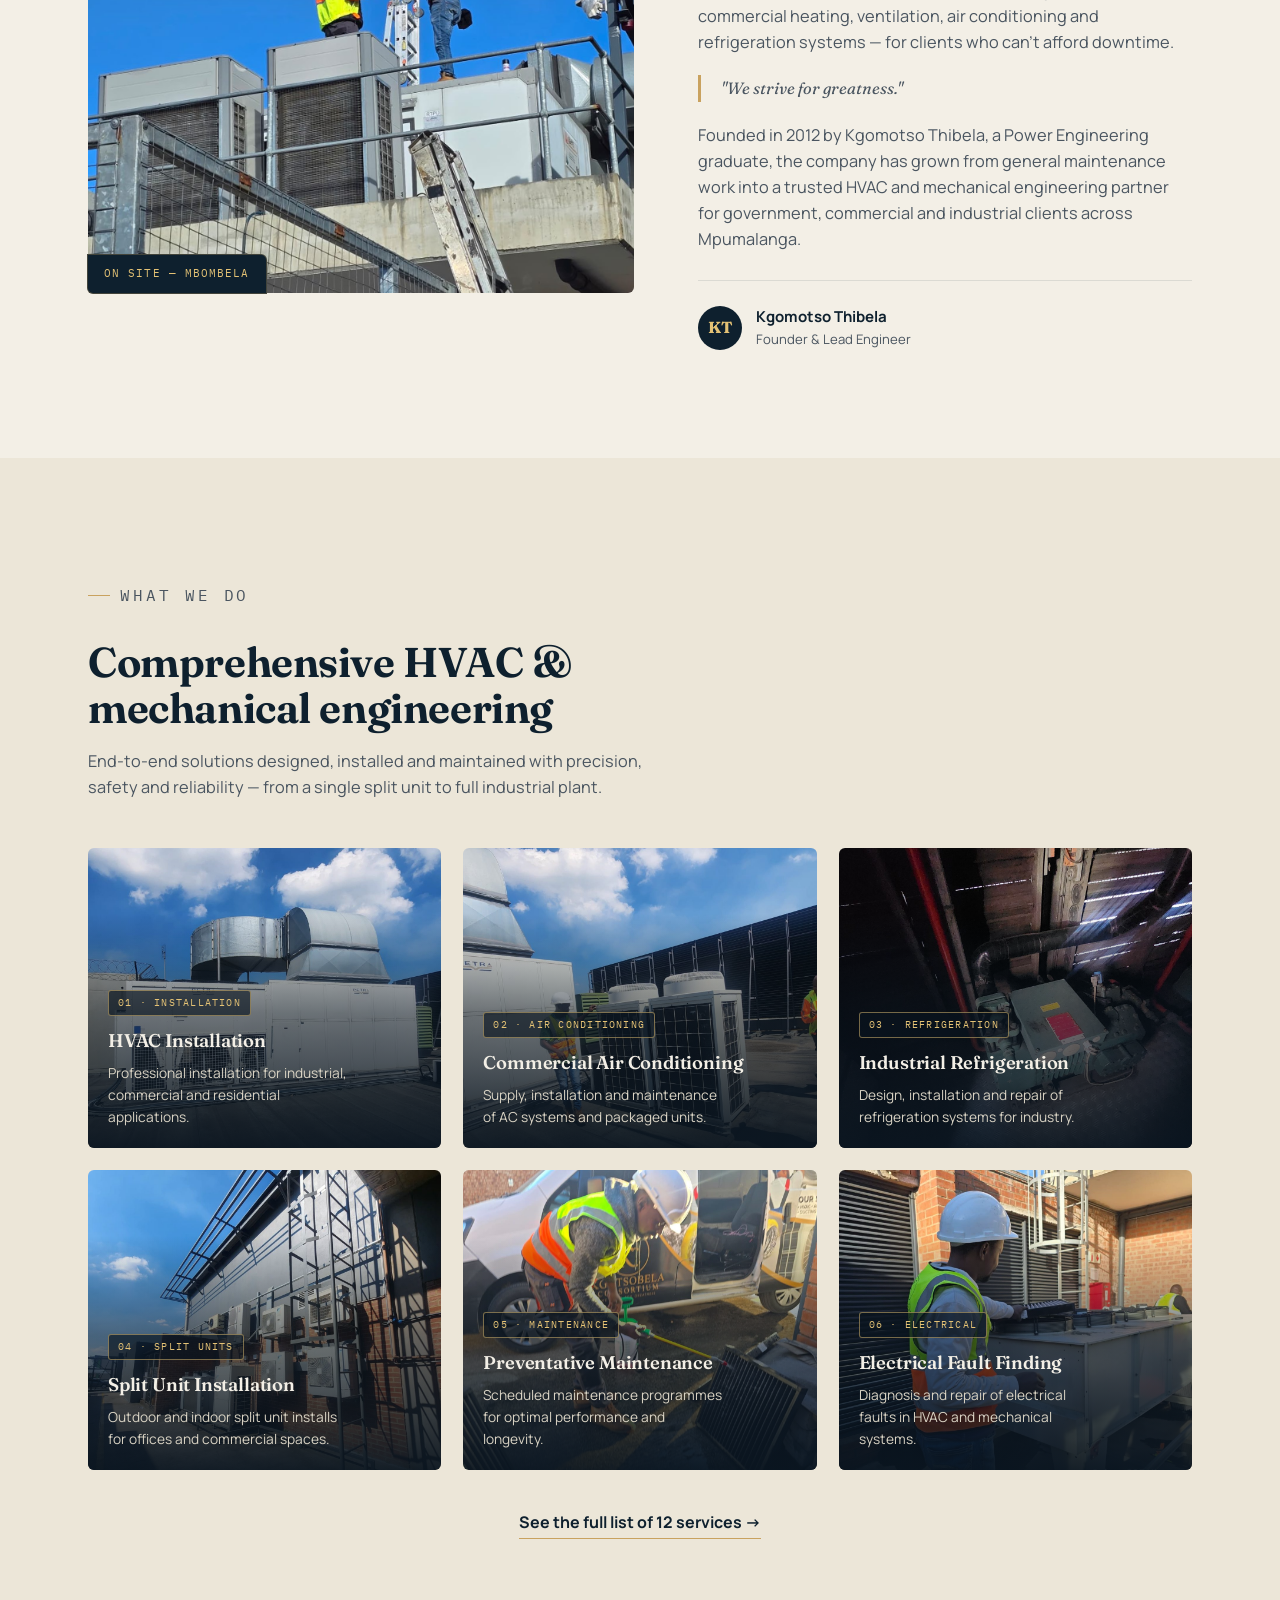
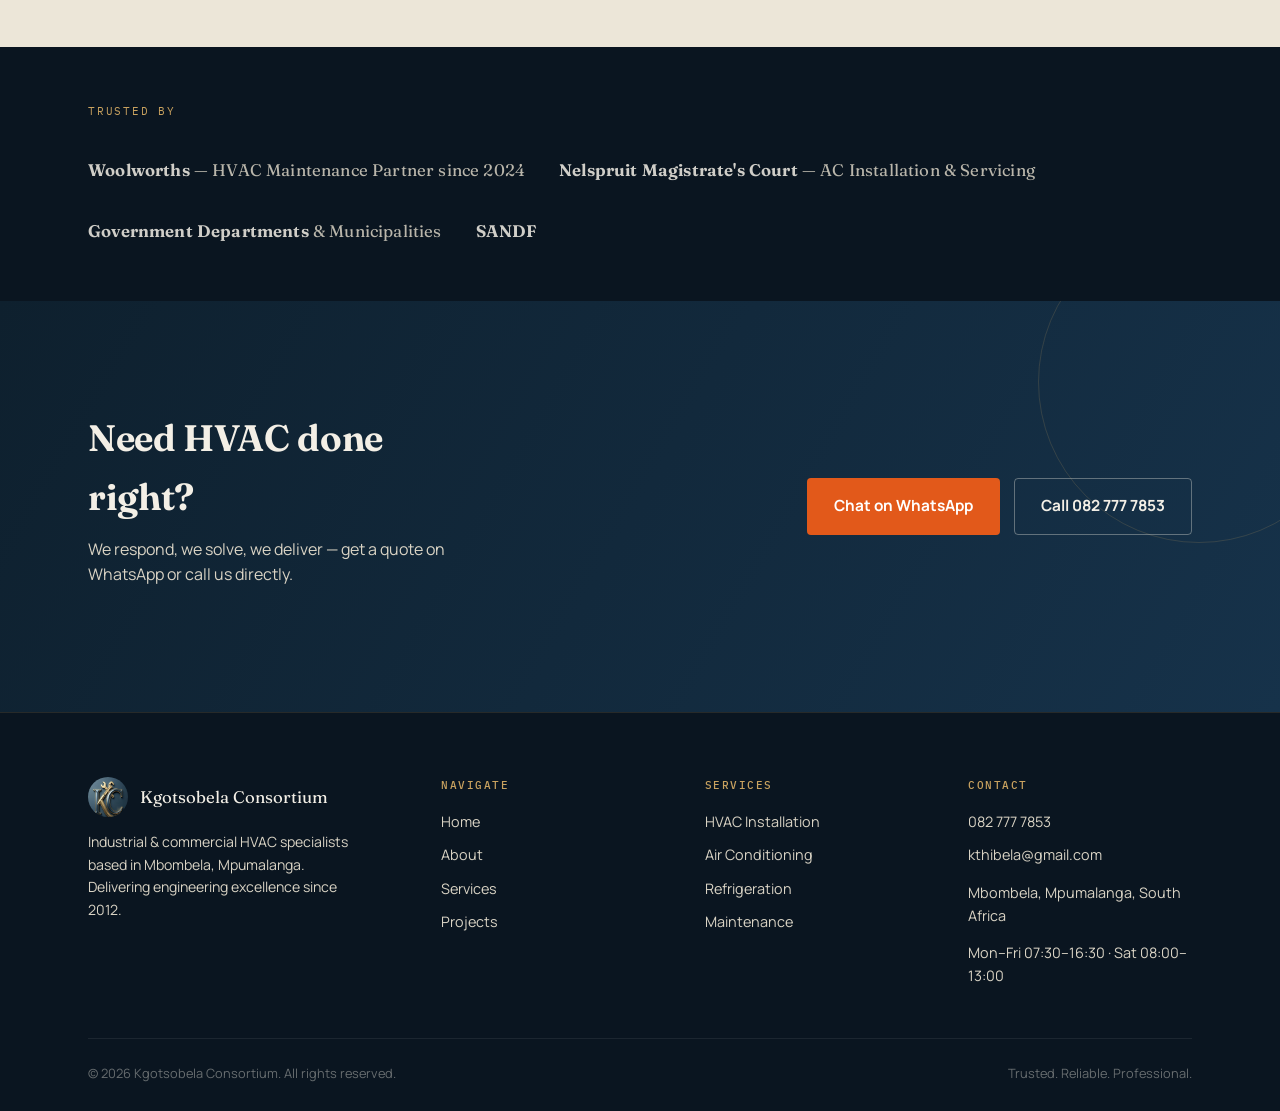
==== commit 0fed03f0: "Add files via upload" ====
--- a/index.html
+++ b/index.html
@@ -24,10 +24,10 @@
     </a>
     <nav class="main-nav" id="main-nav">
       <a href="index.html" class="current">Home</a>
-      <a href="#about">About</a>
-      <a href="#services">Services</a>
-      <a href="#trusted">Projects</a>
-      <a href="#contact">Contact</a>
+      <a href="about.html">About</a>
+      <a href="services.html">Services</a>
+      <a href="projects.html">Projects</a>
+      <a href="contact.html">Contact</a>
       <a href="https://wa.me/27827777853?text=Hi%2C%20I%27d%20like%20a%20quote" class="nav-cta" target="_blank" rel="noopener">Get a quote</a>
     </nav>
     <button class="nav-toggle" id="nav-toggle" aria-label="Open menu" aria-expanded="false" aria-controls="main-nav">
@@ -52,7 +52,7 @@
           <svg width="18" height="18" viewBox="0 0 24 24" fill="currentColor"><path d="M12.04 2C6.58 2 2.13 6.45 2.13 11.91c0 1.75.46 3.45 1.32 4.95L2.05 22l5.25-1.38a9.9 9.9 0 0 0 4.74 1.21h.01c5.46 0 9.9-4.45 9.9-9.91 0-2.65-1.03-5.14-2.9-7.01A9.82 9.82 0 0 0 12.04 2m0 1.67c2.24 0 4.35.87 5.93 2.46a8.23 8.23 0 0 1 2.43 5.86c0 4.58-3.73 8.31-8.32 8.31a8.3 8.3 0 0 1-4.24-1.16l-.3-.18-3.12.82.83-3.04-.2-.31a8.23 8.23 0 0 1-1.27-4.4c0-4.58 3.73-8.36 8.26-8.36M8.53 6.99c-.17 0-.44.06-.67.31s-.88.86-.88 2.09.9 2.42 1.02 2.59c.13.17 1.75 2.8 4.32 3.82 2.14.85 2.57.68 3.04.64.46-.04 1.5-.61 1.71-1.2.21-.59.21-1.09.15-1.2-.06-.11-.23-.17-.48-.3-.25-.13-1.5-.74-1.73-.82-.23-.08-.4-.13-.57.13-.17.25-.65.82-.8.99-.15.17-.29.19-.54.06-.25-.13-1.05-.39-2-1.24-.74-.66-1.24-1.47-1.39-1.72-.14-.25-.02-.38.11-.51.11-.11.25-.29.38-.44.13-.15.17-.25.25-.42.08-.17.04-.31-.02-.44-.06-.13-.57-1.4-.79-1.91-.2-.5-.41-.43-.57-.44-.15-.01-.31-.01-.44-.01"/></svg>
           Chat on WhatsApp
         </a>
-        <a href="#services" class="btn btn-ghost">View our services</a>
+        <a href="services.html" class="btn btn-ghost">View our services</a>
       </div>
       <div class="nameplate">
         <div><div class="val">EST. 2012</div><div class="lbl">Founded</div></div>
@@ -163,7 +163,7 @@
 
       </div>
       <div class="services-more">
-        <a href="#contact" class="link-arrow">See the full list of 12 services &rarr;</a>
+        <a href="services.html" class="link-arrow">See the full list of 12 services &rarr;</a>
       </div>
     </div>
   </section>
@@ -210,16 +210,16 @@
       <div class="footer-col">
         <h4>Navigate</h4>
         <a href="index.html">Home</a>
-        <a href="#about">About</a>
-        <a href="#services">Services</a>
-        <a href="#trusted">Projects</a>
+        <a href="about.html">About</a>
+        <a href="services.html">Services</a>
+        <a href="projects.html">Projects</a>
       </div>
       <div class="footer-col">
         <h4>Services</h4>
-        <a href="#services">HVAC Installation</a>
-        <a href="#services">Air Conditioning</a>
-        <a href="#services">Refrigeration</a>
-        <a href="#services">Maintenance</a>
+        <a href="services.html">HVAC Installation</a>
+        <a href="services.html">Air Conditioning</a>
+        <a href="services.html">Refrigeration</a>
+        <a href="services.html">Maintenance</a>
       </div>
       <div class="footer-col">
         <h4>Contact</h4>
--- a/style.css
+++ b/style.css
@@ -32,8 +32,6 @@
 * { box-sizing: border-box; }
 html { scroll-behavior: smooth; }
 
-html, body { overflow-x: hidden; width: 100%; }
-
 body {
   margin: 0;
   background: var(--ivory);
@@ -480,7 +478,7 @@
   content: "";
   position: absolute;
   inset: 0;
-  background: linear-gradient(180deg, rgba(10,21,32,0) 40%, rgba(10,21,32,0.92) 100%);
+  background: linear-gradient(180deg, rgba(10,21,32,0) 22%, rgba(10,21,32,0.55) 55%, rgba(10,21,32,0.95) 100%);
 }
 .service-card-body {
   position: absolute;
@@ -494,9 +492,10 @@
   letter-spacing: 0.12em;
   text-transform: uppercase;
   color: var(--gold-light);
+  background: rgba(10,21,32,0.65);
   border: 1px solid rgba(228,194,117,0.5);
   display: inline-block;
-  padding: 3px 8px;
+  padding: 4px 9px;
   border-radius: 3px;
   margin-bottom: 10px;
 }
@@ -662,14 +661,77 @@
 }
 @media (max-width: 760px) {
   .footer-grid { grid-template-columns: 1fr 1fr; }
-}
-@media (max-width: 500px) {
-  .footer-grid { grid-template-columns: 1fr; }
-}
-
-/* ==========================================================================
-   Sticky WhatsApp button
-   ========================================================================== */
+  .footer-grid > div:first-child { grid-column: 1 / -1; }
+  .footer-grid > div:last-child { grid-column: 1 / -1; }
+}
+
+/* ==========================================================================
+   Coming soon placeholder sections
+   ========================================================================== */
+.coming-soon {
+  background: var(--navy-950);
+  min-height: 62vh;
+  display: flex;
+  align-items: center;
+  position: relative;
+  overflow: hidden;
+}
+.coming-soon::before {
+  content: "";
+  position: absolute;
+  right: -120px;
+  top: -120px;
+  width: 380px;
+  height: 380px;
+  border: 1px solid rgba(201,162,95,0.15);
+  border-radius: 50%;
+}
+.coming-soon::after {
+  content: "";
+  position: absolute;
+  left: -100px;
+  bottom: -140px;
+  width: 300px;
+  height: 300px;
+  border: 1px solid rgba(201,162,95,0.1);
+  border-radius: 50%;
+}
+.coming-soon .wrap {
+  position: relative;
+  z-index: 1;
+  padding-top: 70px;
+  padding-bottom: 70px;
+}
+.coming-soon .plate {
+  display: inline-block;
+  font-family: var(--font-mono);
+  font-size: 0.66rem;
+  letter-spacing: 0.16em;
+  text-transform: uppercase;
+  color: var(--gold-light);
+  border: 1px solid var(--line);
+  padding: 6px 14px;
+  border-radius: 3px;
+  margin-bottom: 26px;
+}
+.coming-soon h1 {
+  color: var(--ivory);
+  font-size: clamp(2.1rem, 4.6vw, 3.4rem);
+  max-width: 16ch;
+  line-height: 1.08;
+}
+.coming-soon p.lede {
+  color: var(--ivory-dim);
+  font-size: 1.05rem;
+  max-width: 50ch;
+  margin: 20px 0 36px;
+}
+.coming-soon .actions {
+  display: flex;
+  gap: 14px;
+  flex-wrap: wrap;
+}
+
 .whatsapp-fab {
   position: fixed;
   right: 22px;
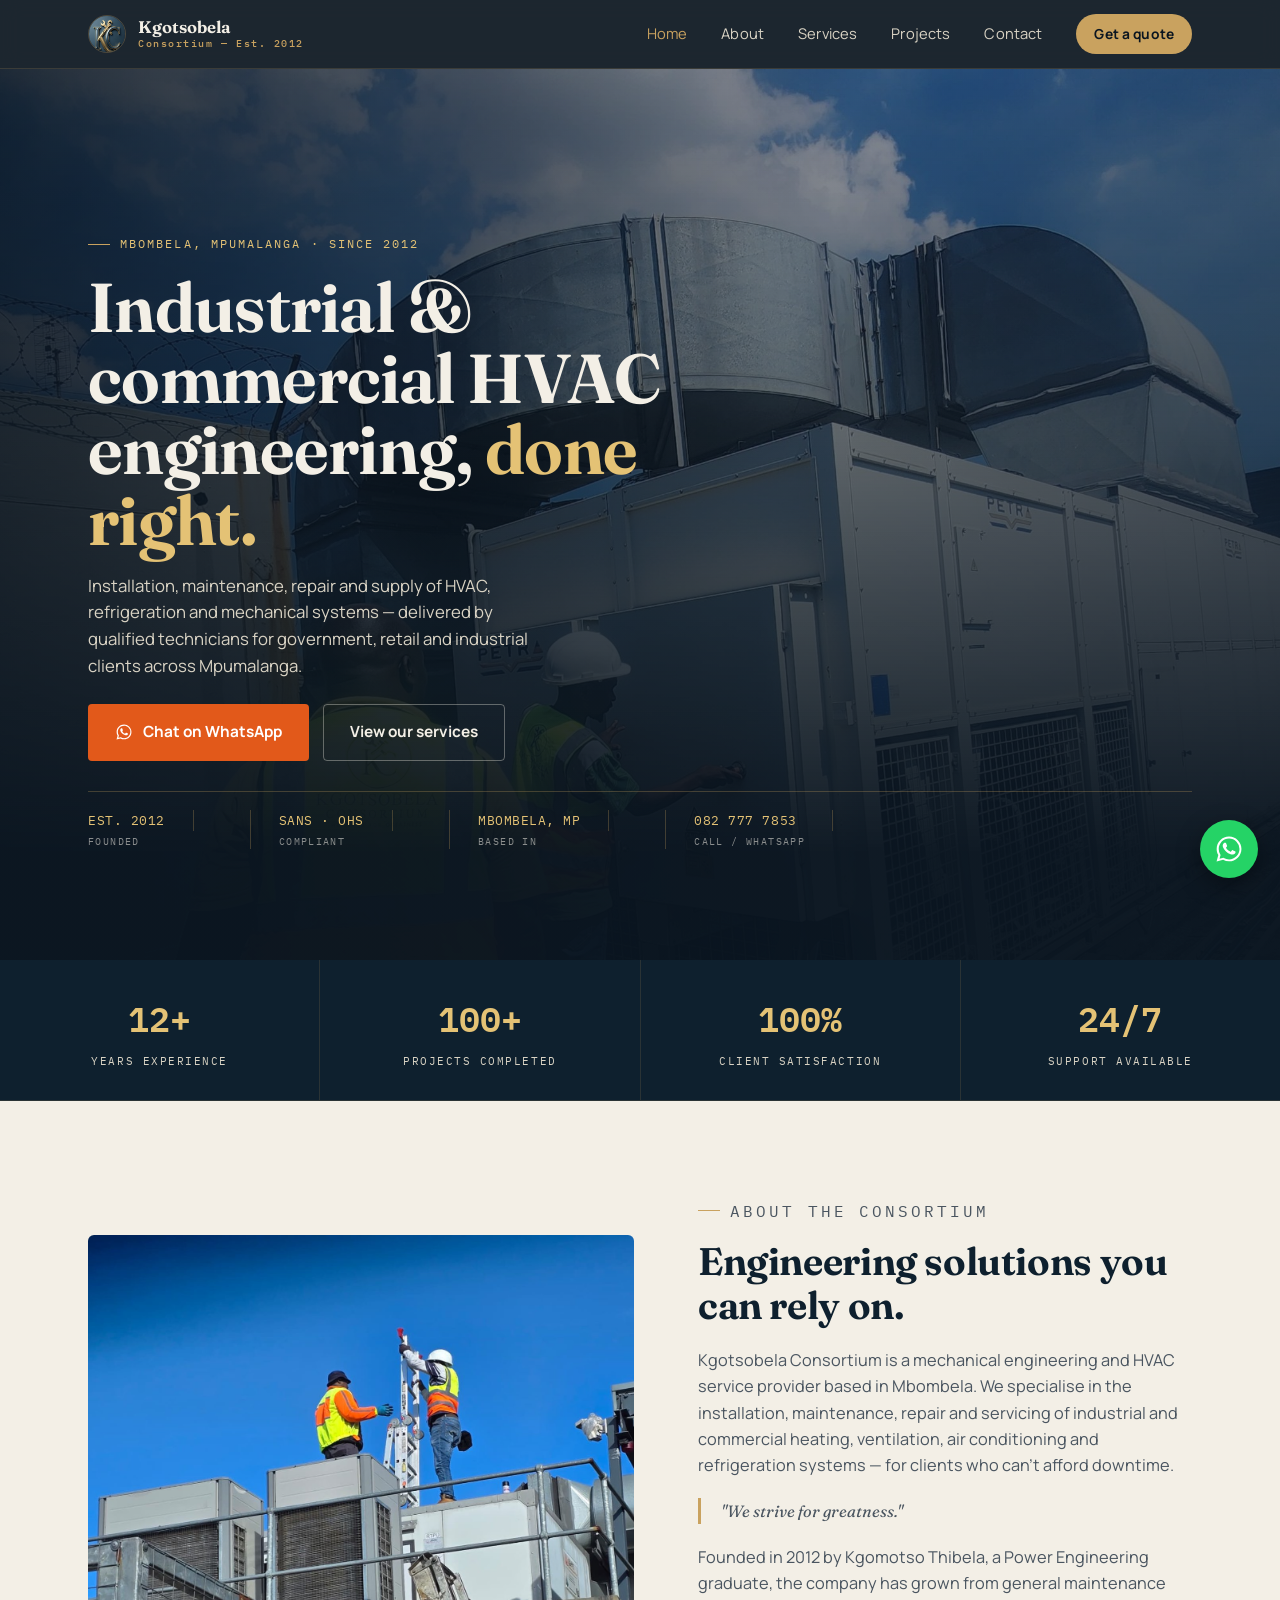
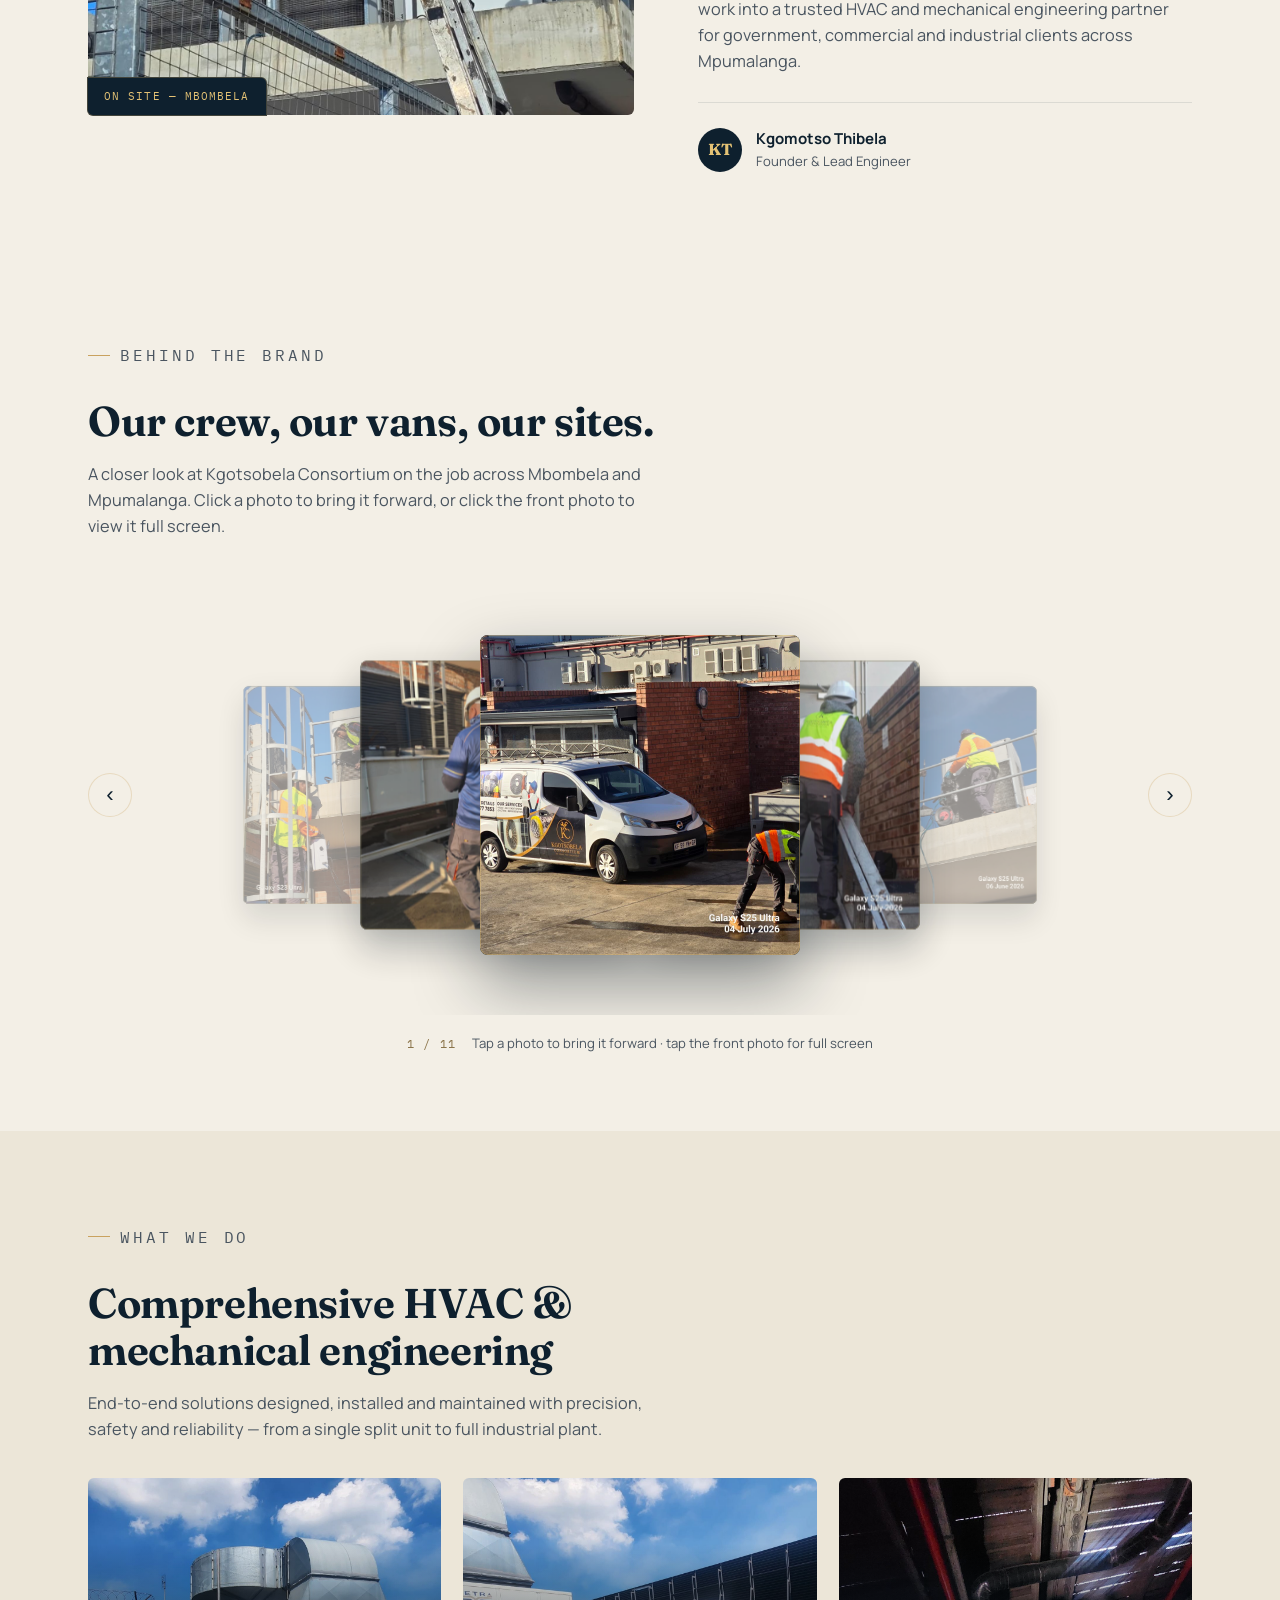
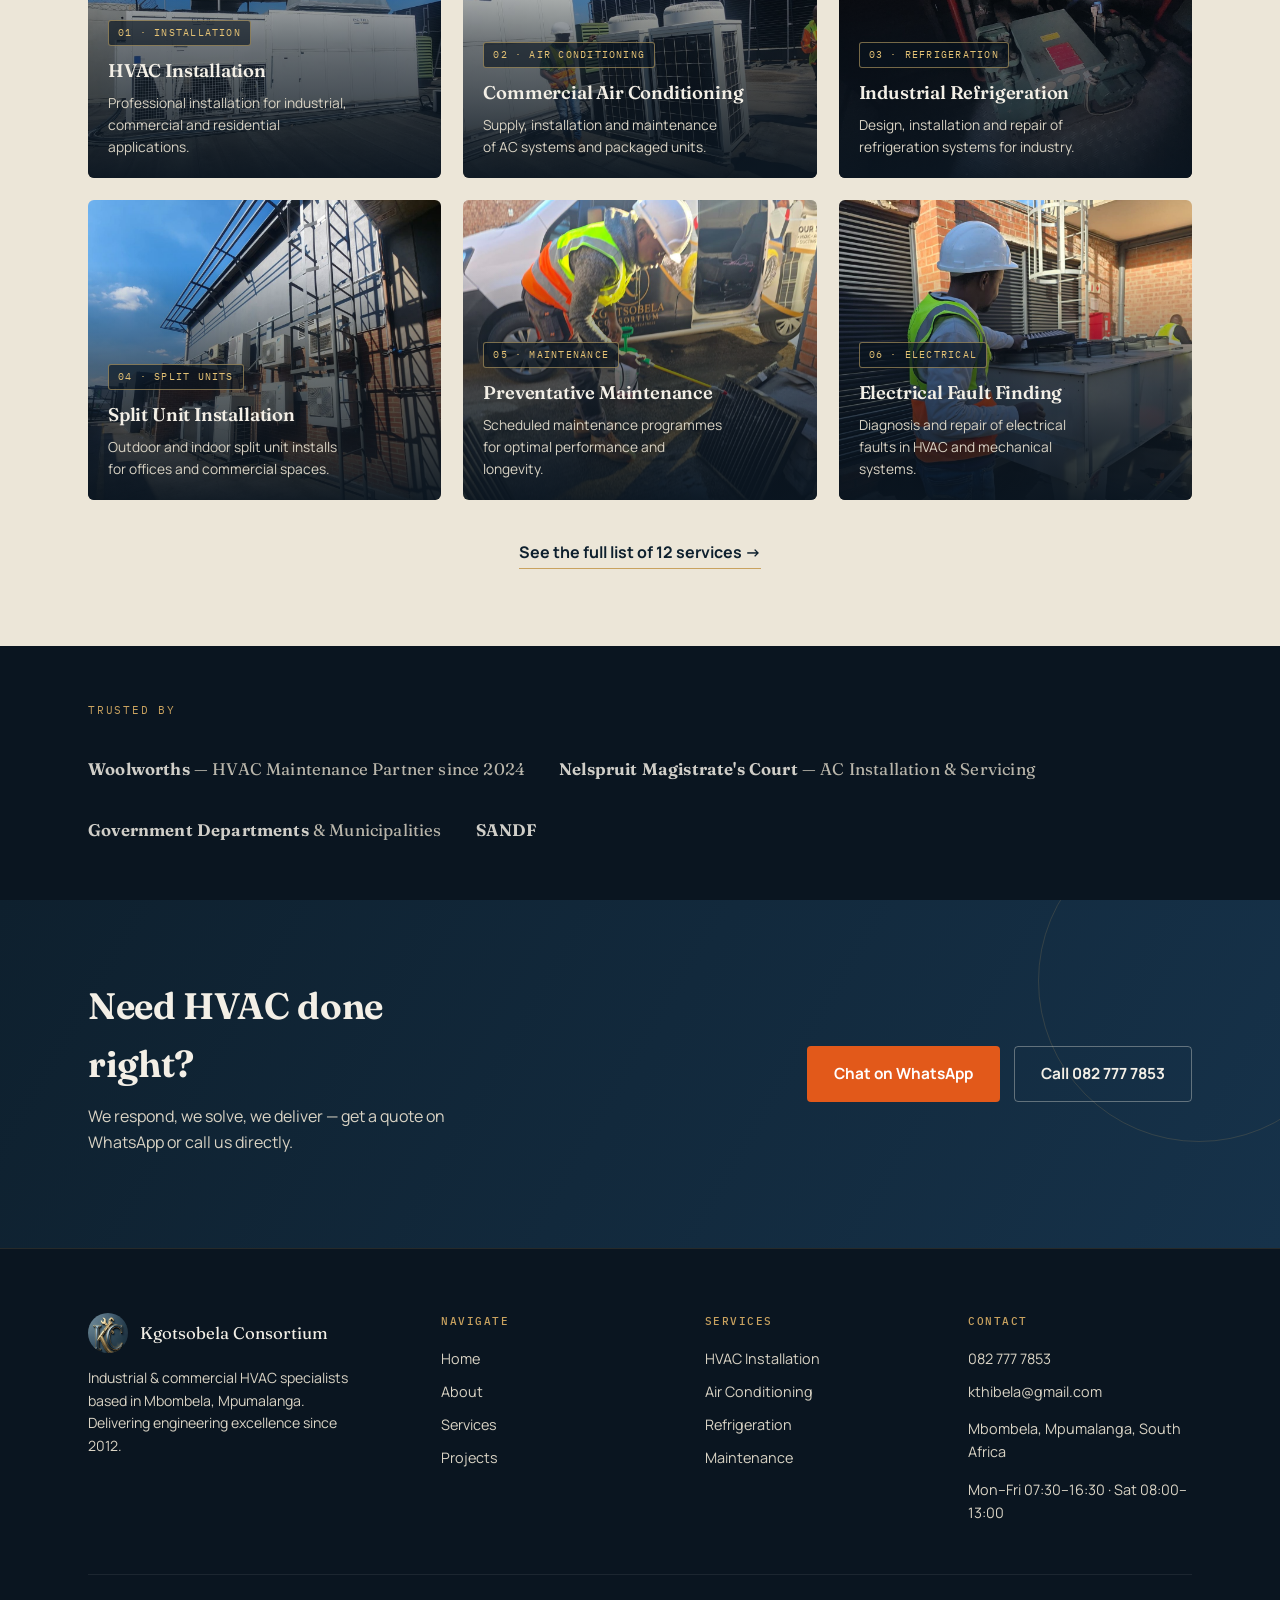
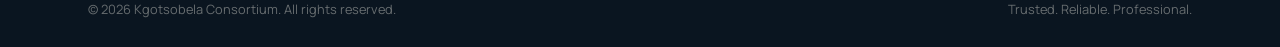
==== commit 3cb15163: "Add files via upload" ====
--- a/index.html
+++ b/index.html
@@ -97,6 +97,75 @@
     </div>
   </section>
 
+  <!-- BRAND GALLERY -->
+  <section class="brand-gallery" id="gallery">
+    <div class="wrap">
+      <div class="section-head">
+        <p class="eyebrow">Behind the brand</p>
+        <h2>Our crew, our vans, our sites.</h2>
+        <p>A closer look at Kgotsobela Consortium on the job across Mbombela and Mpumalanga. Click a photo to bring it forward, or click the front photo to view it full screen.</p>
+      </div>
+
+      <div class="gallery-stage" data-gallery tabindex="0" aria-label="Kgotsobela Consortium photo gallery, use left and right arrow keys to browse">
+        <button type="button" class="gallery-arrow gallery-arrow-prev" data-gallery-prev aria-label="Show previous photo">&#8249;</button>
+
+        <div class="gallery-track" data-gallery-track>
+          <button type="button" class="gallery-slide" data-gallery-slide aria-label="View photo 1 of 11, full screen">
+            <img src="images/gallery-van-loadout.jpg" alt="Kgotsobela Consortium branded service van being loaded on site" loading="lazy">
+          </button>
+          <button type="button" class="gallery-slide" data-gallery-slide aria-label="View photo 2 of 11, full screen">
+            <img src="images/gallery-crew-stairwell.jpg" alt="Technicians in full PPE climbing rooftop plant stairs" loading="lazy">
+          </button>
+          <button type="button" class="gallery-slide" data-gallery-slide aria-label="View photo 3 of 11, full screen">
+            <img src="images/gallery-rooftop-teamwork.jpg" alt="Two technicians servicing rooftop HVAC plant against a clear sky" loading="lazy">
+          </button>
+          <button type="button" class="gallery-slide" data-gallery-slide aria-label="View photo 4 of 11, full screen">
+            <img src="images/gallery-rooftop-inspection.jpg" alt="Technician inspecting rooftop condenser units" loading="lazy">
+          </button>
+          <button type="button" class="gallery-slide" data-gallery-slide aria-label="View photo 5 of 11, full screen">
+            <img src="images/gallery-plantroom-check.jpg" alt="Technician inspecting equipment inside a dark plant room" loading="lazy">
+          </button>
+          <button type="button" class="gallery-slide" data-gallery-slide aria-label="View photo 6 of 11, full screen">
+            <img src="images/gallery-van-signage.jpg" alt="Rear view of a Kgotsobela Consortium branded service van with contact details" loading="lazy">
+          </button>
+          <button type="button" class="gallery-slide" data-gallery-slide aria-label="View photo 7 of 11, full screen">
+            <img src="images/gallery-control-panel.jpg" alt="Technician working on an HVAC control panel" loading="lazy">
+          </button>
+          <button type="button" class="gallery-slide" data-gallery-slide aria-label="View photo 8 of 11, full screen">
+            <img src="images/gallery-chiller-unit.jpg" alt="Industrial chiller unit installed on a rooftop plant deck" loading="lazy">
+          </button>
+          <button type="button" class="gallery-slide" data-gallery-slide aria-label="View photo 9 of 11, full screen">
+            <img src="images/gallery-cable-routing.jpg" alt="Technician routing cabling on rooftop plant equipment" loading="lazy">
+          </button>
+          <button type="button" class="gallery-slide" data-gallery-slide aria-label="View photo 10 of 11, full screen">
+            <img src="images/gallery-ladder-duo.jpg" alt="Two technicians working from an access ladder on site" loading="lazy">
+          </button>
+          <button type="button" class="gallery-slide" data-gallery-slide aria-label="View photo 11 of 11, full screen">
+            <img src="images/gallery-team-portrait.jpg" alt="Kgotsobela Consortium technician on site in branded workwear" loading="lazy">
+          </button>
+        </div>
+
+        <button type="button" class="gallery-arrow gallery-arrow-next" data-gallery-next aria-label="Show next photo">&#8250;</button>
+      </div>
+
+      <div class="gallery-meta">
+        <span class="gallery-count" data-gallery-count>1 / 11</span>
+        <span class="gallery-hint">Tap a photo to bring it forward &middot; tap the front photo for full screen</span>
+      </div>
+    </div>
+  </section>
+
+  <!-- BRAND GALLERY LIGHTBOX -->
+  <div class="gallery-lightbox" data-gallery-lightbox aria-hidden="true">
+    <button type="button" class="lightbox-close" data-gallery-close aria-label="Close full screen gallery">&times;</button>
+    <button type="button" class="lightbox-arrow lightbox-arrow-prev" data-gallery-lb-prev aria-label="Previous photo">&#8249;</button>
+    <figure class="lightbox-figure">
+      <img class="lightbox-image" data-gallery-lb-image src="" alt="">
+      <figcaption class="lightbox-counter" data-gallery-lb-counter></figcaption>
+    </figure>
+    <button type="button" class="lightbox-arrow lightbox-arrow-next" data-gallery-lb-next aria-label="Next photo">&#8250;</button>
+  </div>
+
   <!-- SERVICES -->
   <section class="services" id="services">
     <div class="wrap">
@@ -241,5 +310,6 @@
 </a>
 
 <script src="script.js"></script>
+<script src="gallery.js" defer></script>
 </body>
 </html>
--- a/style.css
+++ b/style.css
@@ -199,8 +199,8 @@
 }
 
 @media (max-width: 860px) {
-  .main-nav { position: fixed; top: 62px; left: 0; right: 0; height: calc(100vh - 62px); background: var(--navy-950); flex-direction: column; justify-content: flex-start; align-items: flex-start; padding: 32px 24px; gap: 22px; transform: translateX(100%); transition: transform 0.3s ease; overflow-y: auto; z-index: 150; }
-  .main-nav.open { transform: translateX(0); }
+  .main-nav { position: fixed; top: 62px; left: 0; right: 0; height: calc(100vh - 62px); background: var(--navy-950); flex-direction: column; justify-content: flex-start; align-items: flex-start; padding: 32px 24px; gap: 22px; clip-path: inset(0 0 0 100%); transition: clip-path 0.3s ease; pointer-events: none; overflow-y: auto; z-index: 150; }
+  .main-nav.open { clip-path: inset(0 0 0 0); pointer-events: auto; }
   .main-nav a { font-size: 1.1rem; }
   .nav-toggle { display: flex; }
 }
@@ -210,7 +210,7 @@
    ========================================================================== */
 .hero {
   position: relative;
-  min-height: min(92vh, 820px);
+  min-height: min(76vh, 660px);
   display: flex;
   align-items: flex-end;
   background: var(--navy-950);
@@ -239,8 +239,8 @@
 .hero-content {
   position: relative;
   z-index: 2;
-  padding-top: 120px;
-  padding-bottom: 46px;
+  padding-top: 78px;
+  padding-bottom: 34px;
   width: 100%;
 }
 
@@ -258,7 +258,7 @@
 }
 
 .hero-sub {
-  margin: 22px 0 32px;
+  margin: 16px 0 24px;
   max-width: 46ch;
   color: var(--ivory-dim);
   font-size: 1.05rem;
@@ -268,7 +268,7 @@
   display: flex;
   flex-wrap: wrap;
   gap: 14px;
-  margin-bottom: 46px;
+  margin-bottom: 30px;
 }
 
 .btn {
@@ -357,10 +357,10 @@
 /* ==========================================================================
    Section scaffolding
    ========================================================================== */
-section { padding: clamp(64px, 9vw, 108px) 0; }
+section { padding: clamp(44px, 6vw, 80px) 0; }
 .section-head {
   max-width: 640px;
-  margin-bottom: 48px;
+  margin-bottom: 36px;
 }
 .section-head h2 {
   font-size: clamp(1.8rem, 3.4vw, 2.6rem);
@@ -666,8 +666,159 @@
 }
 
 /* ==========================================================================
-   Coming soon placeholder sections
-   ========================================================================== */
+   About page — timeline
+   ========================================================================== */
+.timeline { background: var(--ivory); }
+.timeline-list {
+  max-width: 800px;
+  margin-top: 8px;
+  border-left: 1px solid var(--line);
+  padding-left: clamp(24px, 4vw, 48px);
+}
+.timeline-item {
+  position: relative;
+  padding-bottom: 30px;
+}
+.timeline-item:last-child { padding-bottom: 0; }
+.timeline-item::before {
+  content: "";
+  position: absolute;
+  left: calc(-1 * clamp(24px, 4vw, 48px) - 5px);
+  top: 4px;
+  width: 9px;
+  height: 9px;
+  border-radius: 50%;
+  background: var(--gold);
+  box-shadow: 0 0 0 4px var(--ivory);
+}
+.timeline-year {
+  display: inline-block;
+  font-family: var(--font-mono);
+  font-size: 0.68rem;
+  letter-spacing: 0.12em;
+  color: var(--navy-900);
+  background: rgba(201,162,95,0.16);
+  border: 1px solid var(--line);
+  padding: 4px 10px;
+  border-radius: 3px;
+  margin-bottom: 10px;
+}
+.timeline-item h3 {
+  font-size: 1.2rem;
+  margin-bottom: 8px;
+}
+.timeline-item p {
+  color: var(--graphite-soft);
+  font-size: 0.98rem;
+  max-width: 56ch;
+  margin: 0;
+}
+
+/* ==========================================================================
+   Mission / Vision / Values
+   ========================================================================== */
+.mvv { background: var(--navy-950); }
+.mvv .section-head h2, .mvv .section-head p { color: var(--ivory); }
+.mvv .section-head p { color: var(--ivory-dim); }
+.mvv .eyebrow { color: var(--gold-light); }
+.mvv-grid {
+  display: grid;
+  grid-template-columns: repeat(2, 1fr);
+  gap: 1px;
+  background: rgba(201,162,95,0.15);
+  border: 1px solid rgba(201,162,95,0.15);
+  margin-bottom: 28px;
+}
+.mvv-card {
+  background: var(--navy-950);
+  padding: 36px 32px;
+}
+.mvv-card h3 {
+  color: var(--gold-light);
+  font-family: var(--font-mono);
+  font-size: 0.72rem;
+  letter-spacing: 0.14em;
+  text-transform: uppercase;
+  font-weight: 500;
+  margin-bottom: 14px;
+}
+.mvv-card p {
+  color: var(--ivory-dim);
+  font-size: 1rem;
+  margin: 0;
+  line-height: 1.65;
+}
+.values-row {
+  display: flex;
+  flex-wrap: wrap;
+  gap: 10px;
+}
+.value-pill {
+  font-family: var(--font-mono);
+  font-size: 0.76rem;
+  letter-spacing: 0.04em;
+  color: var(--ivory);
+  border: 1px solid rgba(243,239,230,0.25);
+  padding: 9px 16px;
+  border-radius: 999px;
+}
+.value-pill b { color: var(--gold-light); font-weight: 600; margin-right: 6px; }
+
+@media (max-width: 700px) {
+  .mvv-grid { grid-template-columns: 1fr; }
+}
+
+/* ==========================================================================
+   HSE checklist
+   ========================================================================== */
+.hse { background: #ece6d8; }
+.hse-grid {
+  display: grid;
+  grid-template-columns: 1fr 1fr;
+  gap: 40px;
+}
+.hse-list {
+  list-style: none;
+  margin: 0;
+  padding: 0;
+}
+.hse-list li {
+  display: flex;
+  align-items: flex-start;
+  gap: 12px;
+  padding: 12px 0;
+  border-bottom: 1px solid rgba(15,32,46,0.1);
+  font-size: 0.96rem;
+  color: var(--graphite);
+}
+.hse-list li:last-child { border-bottom: none; }
+.hse-list .check {
+  flex-shrink: 0;
+  width: 20px;
+  height: 20px;
+  border-radius: 50%;
+  background: var(--navy-900);
+  color: var(--gold-light);
+  display: flex;
+  align-items: center;
+  justify-content: center;
+  font-size: 0.7rem;
+  margin-top: 1px;
+}
+.hse-col h3 {
+  font-family: var(--font-mono);
+  font-size: 0.7rem;
+  letter-spacing: 0.14em;
+  text-transform: uppercase;
+  color: var(--gold-dim);
+  margin-bottom: 18px;
+  font-weight: 500;
+}
+@media (max-width: 700px) {
+  .hse-grid { grid-template-columns: 1fr; gap: 8px; }
+}
+
+
 .coming-soon {
   background: var(--navy-950);
   min-height: 62vh;
@@ -754,3 +905,423 @@
 @media (max-width: 600px) {
   .whatsapp-fab { right: 16px; bottom: 16px; width: 52px; height: 52px; }
 }
+
+/* ==========================================================================
+   Services page — process band
+   ========================================================================== */
+.process { background: var(--ivory); }
+.process-grid {
+  display: grid;
+  grid-template-columns: repeat(4, 1fr);
+  gap: 1px;
+  background: var(--line);
+  border: 1px solid var(--line);
+  margin-top: 8px;
+}
+.process-step {
+  background: var(--ivory);
+  padding: 30px 26px;
+}
+.process-step .n {
+  font-family: var(--font-mono);
+  color: var(--gold-dim);
+  font-size: 0.76rem;
+  letter-spacing: 0.14em;
+}
+.process-step h3 {
+  margin-top: 12px;
+  font-size: 1.08rem;
+}
+.process-step p {
+  color: var(--graphite-soft);
+  font-size: 0.9rem;
+  margin: 8px 0 0;
+}
+@media (max-width: 760px) {
+  .process-grid { grid-template-columns: repeat(2, 1fr); }
+}
+@media (max-width: 460px) {
+  .process-grid { grid-template-columns: 1fr; }
+}
+
+.services-full .service-grid { grid-template-columns: repeat(3, 1fr); }
+@media (max-width: 900px) {
+  .services-full .service-grid { grid-template-columns: repeat(2, 1fr); }
+}
+@media (max-width: 600px) {
+  .services-full .service-grid { grid-template-columns: 1fr; }
+}
+
+/* ==========================================================================
+   Projects page — gallery grid + client band
+   ========================================================================== */
+.project-grid {
+  display: grid;
+  grid-template-columns: repeat(3, 1fr);
+  gap: 22px;
+}
+.project-card {
+  position: relative;
+  border-radius: 6px;
+  overflow: hidden;
+  height: 280px;
+  display: block;
+}
+.project-card img {
+  width: 100%;
+  height: 100%;
+  object-fit: cover;
+  transition: transform 0.5s ease;
+}
+.project-card:hover img { transform: scale(1.05); }
+.project-card::after {
+  content: "";
+  position: absolute;
+  inset: 0;
+  background: linear-gradient(180deg, rgba(10,21,32,0) 30%, rgba(10,21,32,0.55) 60%, rgba(10,21,32,0.94) 100%);
+}
+.project-card-body {
+  position: absolute;
+  left: 0; right: 0; bottom: 0;
+  z-index: 2;
+  padding: 18px;
+}
+.project-card h3 {
+  color: var(--ivory);
+  font-size: 1.05rem;
+  font-weight: 600;
+}
+@media (max-width: 900px) {
+  .project-grid { grid-template-columns: repeat(2, 1fr); }
+}
+@media (max-width: 600px) {
+  .project-grid { grid-template-columns: 1fr; }
+}
+
+.client-band { background: var(--navy-950); }
+.client-cards {
+  display: grid;
+  grid-template-columns: repeat(4, 1fr);
+  gap: 1px;
+  background: rgba(201,162,95,0.15);
+  border: 1px solid rgba(201,162,95,0.15);
+}
+.client-card {
+  background: var(--navy-950);
+  padding: 28px 24px;
+}
+.client-card h3 {
+  color: var(--gold-light);
+  font-family: var(--font-mono);
+  font-size: 0.78rem;
+  letter-spacing: 0.1em;
+  text-transform: uppercase;
+  font-weight: 500;
+  margin-bottom: 12px;
+}
+.client-card ul {
+  list-style: none;
+  margin: 0;
+  padding: 0;
+}
+.client-card li {
+  color: var(--ivory-dim);
+  font-size: 0.88rem;
+  padding: 5px 0;
+}
+@media (max-width: 900px) {
+  .client-cards { grid-template-columns: repeat(2, 1fr); }
+}
+@media (max-width: 500px) {
+  .client-cards { grid-template-columns: 1fr; }
+}
+
+/* ==========================================================================
+   Contact page — info cards + location panel
+   ========================================================================== */
+.contact-info { background: var(--ivory); }
+.info-grid {
+  display: grid;
+  grid-template-columns: repeat(4, 1fr);
+  gap: 18px;
+  margin-top: 8px;
+}
+.info-card {
+  background: #ffffff;
+  border: 1px solid var(--line-soft);
+  border-top: 3px solid var(--gold);
+  border-radius: 6px;
+  padding: 26px 22px;
+  box-shadow: 0 1px 3px rgba(15,32,46,0.04);
+}
+.info-card .lbl {
+  font-family: var(--font-mono);
+  font-size: 0.68rem;
+  letter-spacing: 0.14em;
+  text-transform: uppercase;
+  color: var(--gold-dim);
+  margin-bottom: 12px;
+}
+.info-card .val {
+  font-family: var(--font-display);
+  font-size: 1.2rem;
+  color: var(--navy-900);
+  font-weight: 650;
+  line-height: 1.3;
+}
+.info-card .sub {
+  font-size: 0.86rem;
+  color: var(--graphite-soft);
+  margin-top: 8px;
+  line-height: 1.5;
+}
+@media (max-width: 900px) {
+  .info-grid { grid-template-columns: repeat(2, 1fr); }
+}
+@media (max-width: 500px) {
+  .info-grid { grid-template-columns: 1fr; }
+}
+
+.location-panel { background: #ece6d8; }
+.location-layout {
+  display: grid;
+  grid-template-columns: 1fr 1fr;
+  gap: 44px;
+  align-items: center;
+}
+.location-copy p {
+  color: var(--graphite-soft);
+  font-size: 1.02rem;
+  margin: 0 0 16px;
+  max-width: 50ch;
+}
+.location-media img {
+  border-radius: 6px;
+  width: 100%;
+  height: 340px;
+  object-fit: cover;
+}
+@media (max-width: 860px) {
+  .location-layout { grid-template-columns: 1fr; }
+  .location-media img { height: 280px; }
+  .location-media { order: -1; }
+}
+
+
+/* ==========================================================================
+   Homepage — brand gallery (cinematic coverflow + lightbox)
+   ========================================================================== */
+.brand-gallery { background: var(--ivory); }
+
+.gallery-stage {
+  position: relative;
+  height: clamp(300px, 44vw, 440px);
+  margin-top: 8px;
+  display: flex;
+  align-items: center;
+  justify-content: center;
+  overflow: hidden;
+  outline: none;
+}
+
+.gallery-track {
+  position: relative;
+  width: 100%;
+  height: 100%;
+}
+
+.gallery-slide {
+  position: absolute;
+  top: 50%;
+  left: 50%;
+  width: clamp(210px, 28vw, 320px);
+  height: clamp(210px, 28vw, 320px);
+  margin: 0;
+  padding: 0;
+  border: 0;
+  border-radius: 8px;
+  overflow: hidden;
+  background: var(--navy-900);
+  cursor: pointer;
+  box-shadow: 0 20px 46px rgba(10, 21, 32, 0.32);
+  transition: transform 0.6s cubic-bezier(0.22, 0.68, 0, 1.01), opacity 0.5s ease, filter 0.5s ease, box-shadow 0.5s ease;
+  transform: translate(-50%, -50%);
+}
+
+.gallery-slide::after {
+  content: "";
+  position: absolute;
+  inset: 0;
+  border-radius: 8px;
+  border: 1px solid rgba(228, 194, 117, 0.35);
+  pointer-events: none;
+}
+
+.gallery-slide img {
+  width: 100%;
+  height: 100%;
+  object-fit: cover;
+}
+
+.gallery-slide.is-active {
+  cursor: zoom-in;
+  box-shadow: 0 30px 66px rgba(10, 21, 32, 0.42);
+}
+
+.gallery-slide.is-active::before {
+  content: "View full screen";
+  position: absolute;
+  left: 0; right: 0; bottom: 0;
+  z-index: 2;
+  padding: 10px 14px 12px;
+  font-family: var(--font-mono);
+  font-size: 0.62rem;
+  letter-spacing: 0.12em;
+  text-transform: uppercase;
+  color: var(--ivory);
+  background: linear-gradient(0deg, rgba(10,21,32,0.85) 0%, rgba(10,21,32,0) 100%);
+  opacity: 0;
+  transition: opacity 0.25s ease;
+}
+.gallery-slide.is-active:hover::before,
+.gallery-slide.is-active:focus-visible::before {
+  opacity: 1;
+}
+
+.gallery-slide:focus-visible {
+  outline: 2px solid var(--gold);
+  outline-offset: 4px;
+}
+
+.gallery-arrow {
+  position: relative;
+  z-index: 20;
+  flex-shrink: 0;
+  width: 44px;
+  height: 44px;
+  border-radius: 50%;
+  border: 1px solid var(--line);
+  background: var(--ivory);
+  color: var(--navy-900);
+  font-size: 1.4rem;
+  line-height: 1;
+  display: flex;
+  align-items: center;
+  justify-content: center;
+  cursor: pointer;
+  transition: background 0.2s ease, color 0.2s ease, transform 0.2s ease;
+}
+.gallery-arrow:hover {
+  background: var(--navy-900);
+  color: var(--gold-light);
+  transform: translateY(-1px);
+}
+
+.gallery-meta {
+  margin-top: 18px;
+  display: flex;
+  flex-wrap: wrap;
+  align-items: center;
+  justify-content: center;
+  gap: 6px 16px;
+  text-align: center;
+}
+.gallery-count {
+  font-family: var(--font-mono);
+  font-size: 0.72rem;
+  letter-spacing: 0.1em;
+  color: var(--gold-dim);
+}
+.gallery-hint {
+  font-size: 0.82rem;
+  color: var(--graphite-soft);
+}
+
+@media (max-width: 700px) {
+  .gallery-arrow { width: 36px; height: 36px; font-size: 1.2rem; }
+  .gallery-hint { display: none; }
+}
+
+/* Lightbox / full canvas view */
+.gallery-lightbox {
+  position: fixed;
+  inset: 0;
+  z-index: 500;
+  display: flex;
+  align-items: center;
+  justify-content: center;
+  gap: 18px;
+  background: rgba(10, 21, 32, 0.96);
+  opacity: 0;
+  visibility: hidden;
+  transition: opacity 0.3s ease;
+  padding: clamp(16px, 4vw, 40px);
+}
+.gallery-lightbox.is-open {
+  opacity: 1;
+  visibility: visible;
+}
+.lightbox-figure {
+  margin: 0;
+  max-width: min(1100px, 88vw);
+  max-height: 84vh;
+  display: flex;
+  flex-direction: column;
+  align-items: center;
+  gap: 14px;
+}
+.lightbox-image {
+  max-width: 100%;
+  max-height: 76vh;
+  width: auto;
+  height: auto;
+  border-radius: 4px;
+  box-shadow: 0 30px 80px rgba(0, 0, 0, 0.5);
+}
+.lightbox-counter {
+  font-family: var(--font-mono);
+  font-size: 0.74rem;
+  letter-spacing: 0.12em;
+  color: var(--gold-light);
+}
+.lightbox-close {
+  position: absolute;
+  top: clamp(14px, 3vw, 28px);
+  right: clamp(14px, 3vw, 28px);
+  width: 42px;
+  height: 42px;
+  border-radius: 50%;
+  border: 1px solid rgba(243, 239, 230, 0.35);
+  background: transparent;
+  color: var(--ivory);
+  font-size: 1.5rem;
+  line-height: 1;
+  cursor: pointer;
+  transition: background 0.2s ease, border-color 0.2s ease;
+}
+.lightbox-close:hover {
+  background: rgba(243, 239, 230, 0.1);
+  border-color: var(--gold);
+}
+.lightbox-arrow {
+  flex-shrink: 0;
+  width: 48px;
+  height: 48px;
+  border-radius: 50%;
+  border: 1px solid rgba(243, 239, 230, 0.35);
+  background: transparent;
+  color: var(--ivory);
+  font-size: 1.6rem;
+  line-height: 1;
+  cursor: pointer;
+  transition: background 0.2s ease, border-color 0.2s ease, color 0.2s ease;
+}
+.lightbox-arrow:hover {
+  background: rgba(243, 239, 230, 0.1);
+  border-color: var(--gold);
+  color: var(--gold-light);
+}
+@media (max-width: 600px) {
+  .gallery-lightbox { gap: 8px; }
+  .lightbox-arrow { width: 38px; height: 38px; font-size: 1.3rem; }
+}
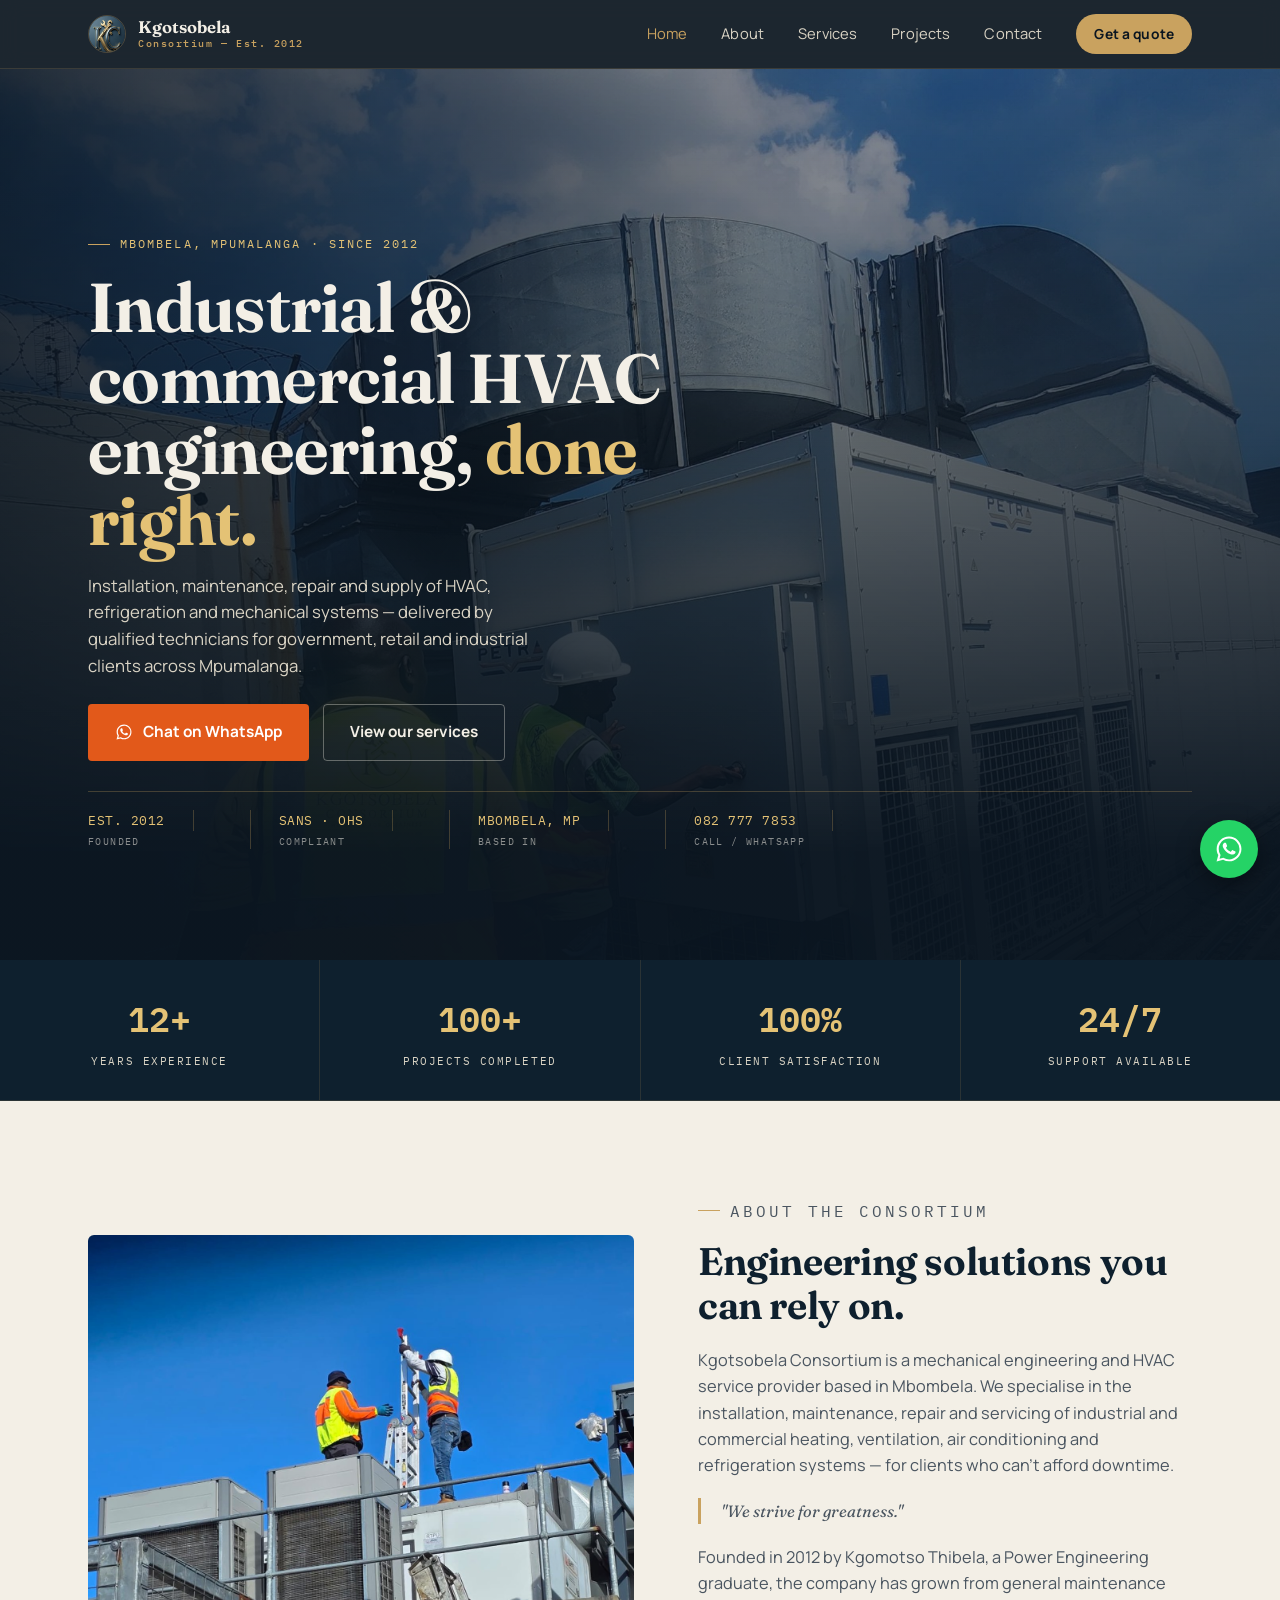
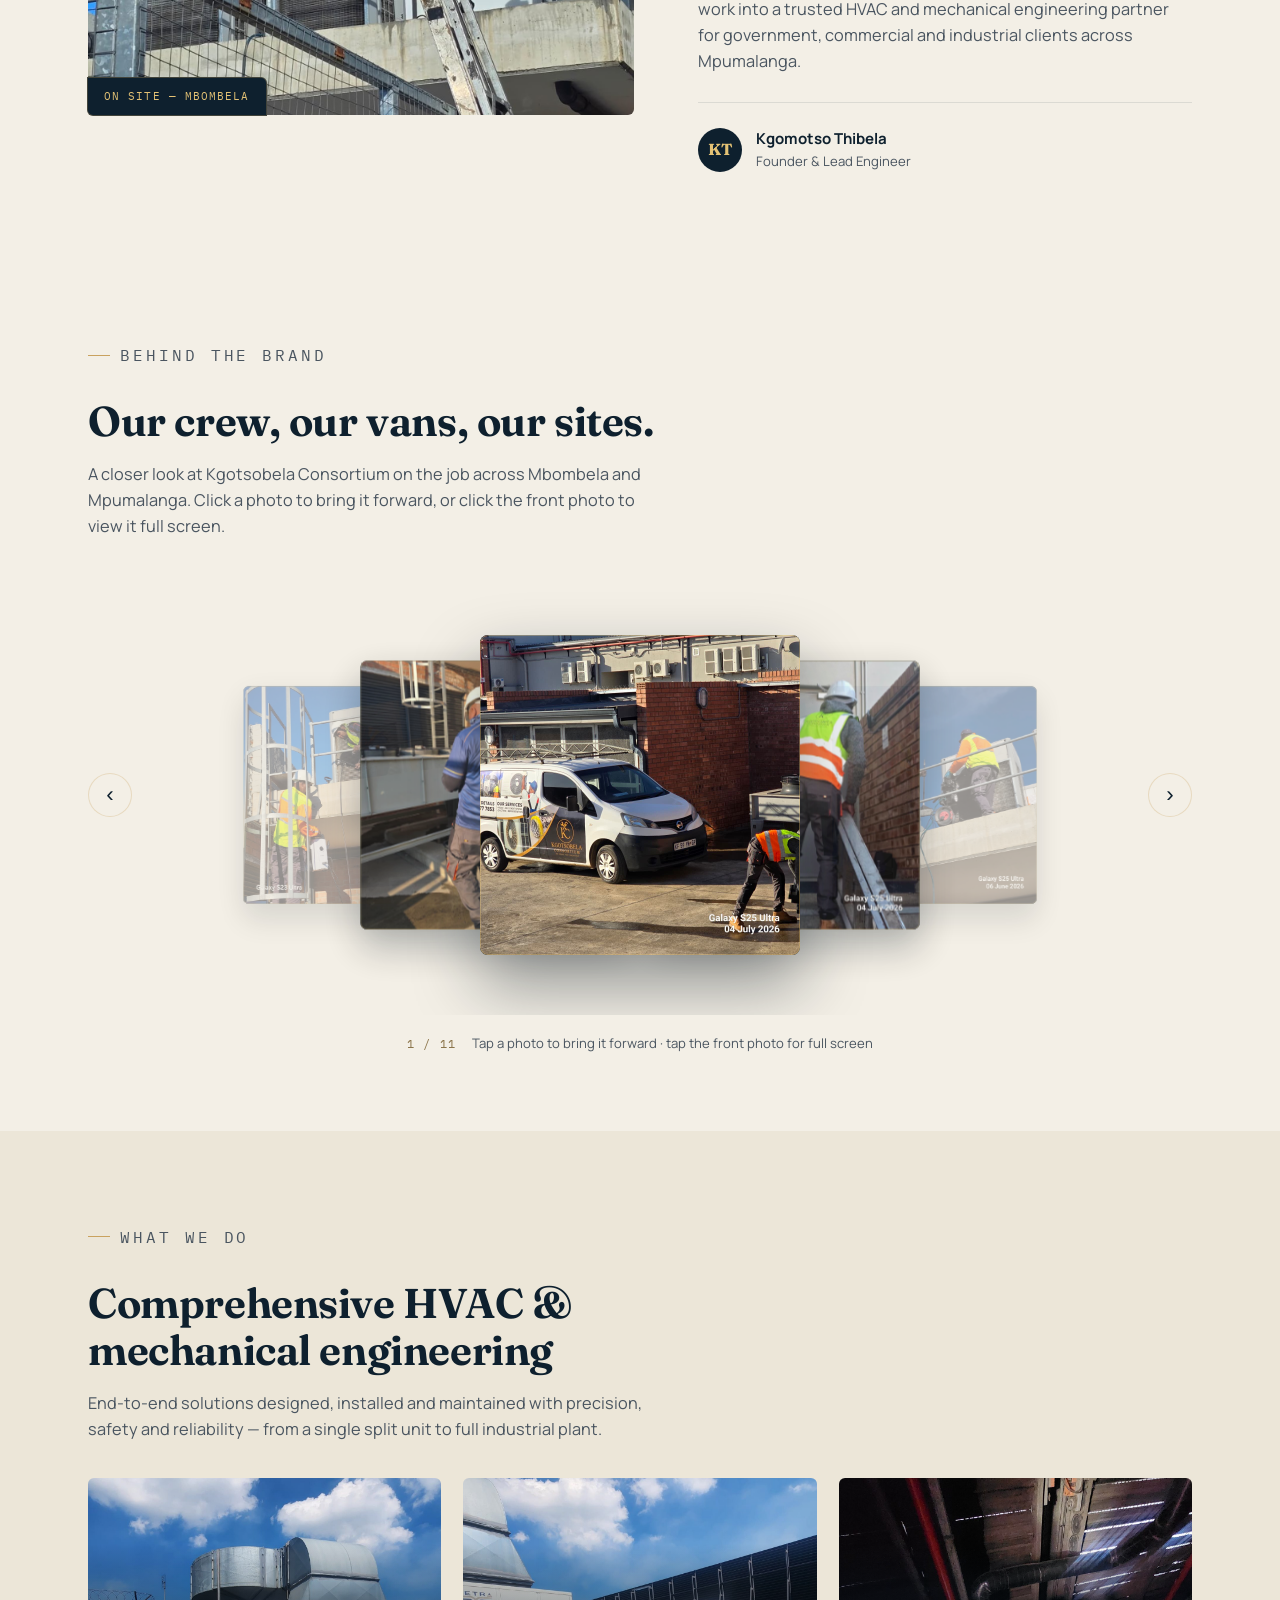
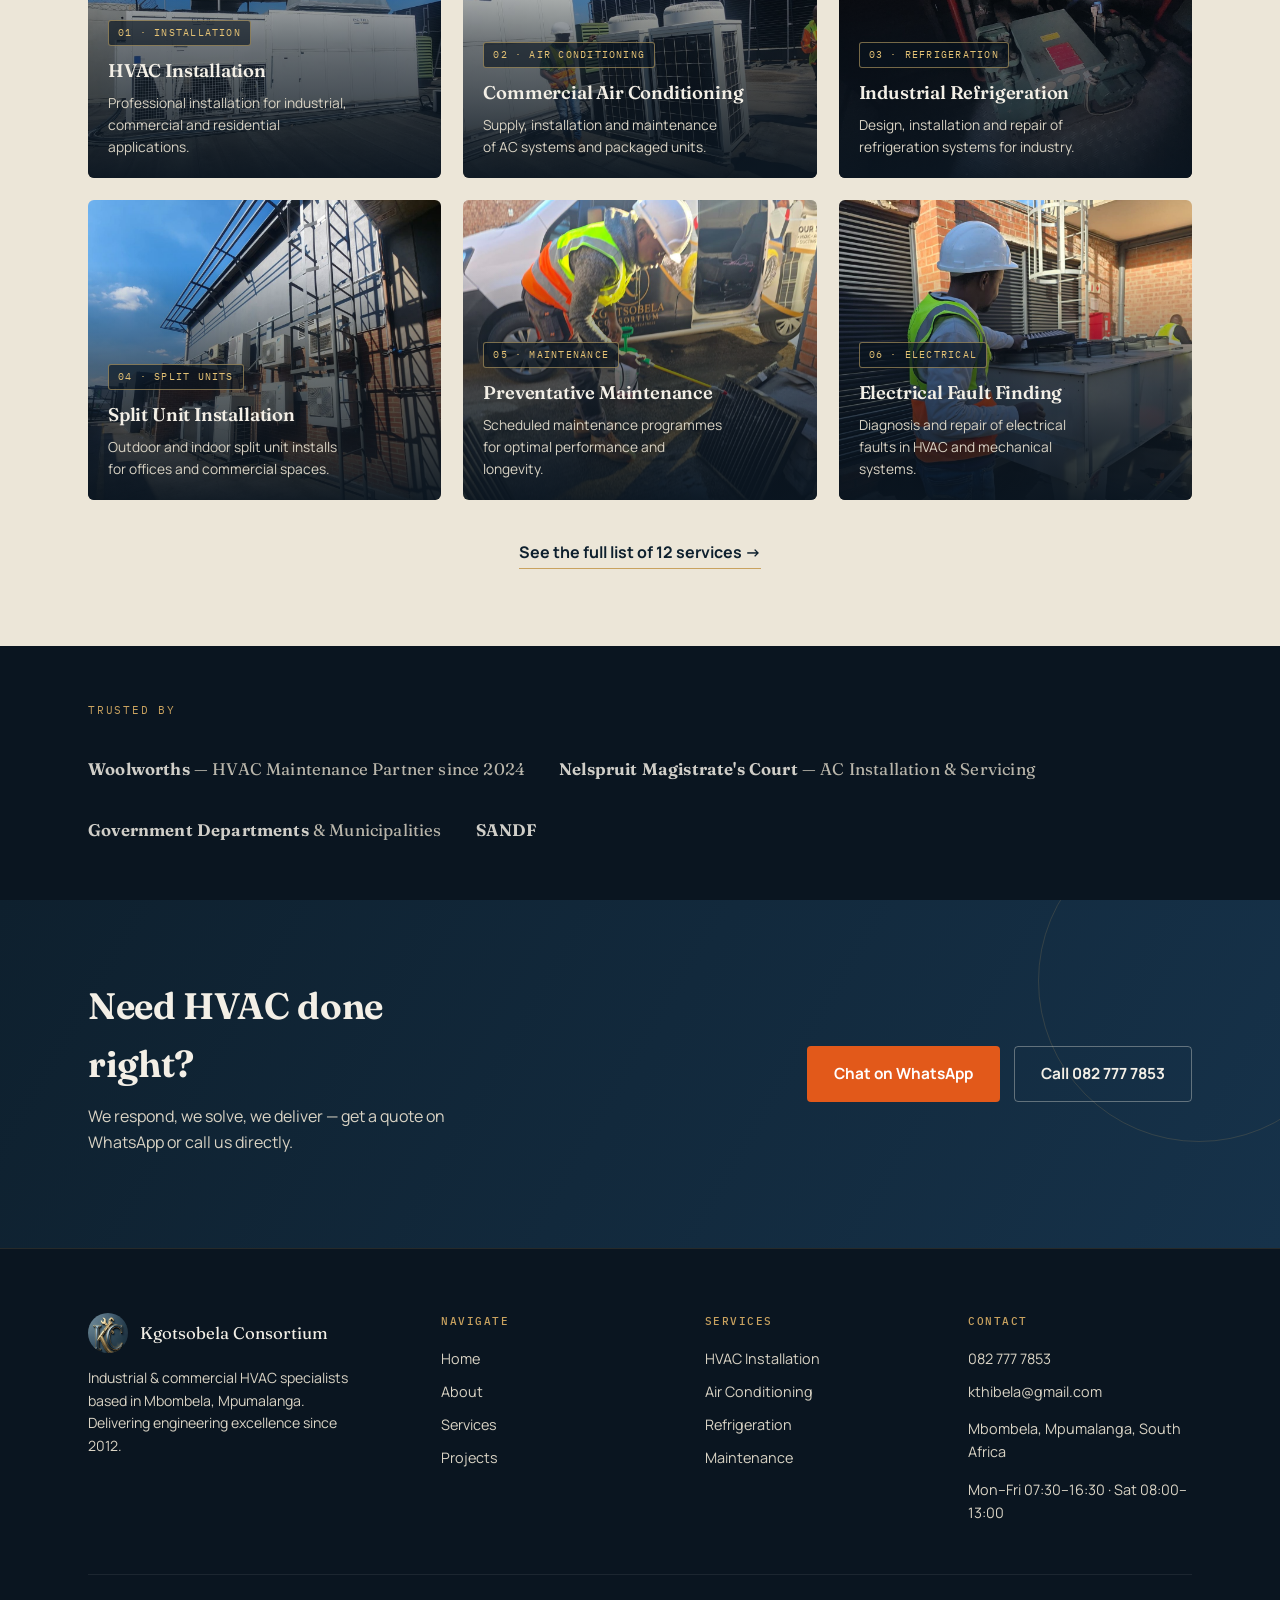
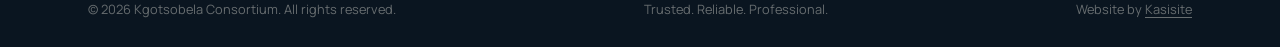
==== commit 3c352ef1: "Add 'Website by Kasisite' credit to footer Co-Authored-By: Claude Sonnet 5.5 <noreply@anthropic.com>" ====
--- a/index.html
+++ b/index.html
@@ -301,6 +301,7 @@
     <div class="footer-bottom">
       <span>&copy; <span id="year"></span> Kgotsobela Consortium. All rights reserved.</span>
       <span>Trusted. Reliable. Professional.</span>
+      <span>Website by <a href="https://kasisite.co.za" target="_blank" rel="noopener">Kasisite</a></span>
     </div>
   </div>
 </footer>
--- a/style.css
+++ b/style.css
@@ -659,6 +659,8 @@
   font-size: 0.8rem;
   color: rgba(243,239,230,0.4);
 }
+.footer-bottom a { color: inherit; text-decoration: underline; text-underline-offset: 3px; transition: color .2s; }
+.footer-bottom a:hover { color: var(--gold-light); }
 @media (max-width: 760px) {
   .footer-grid { grid-template-columns: 1fr 1fr; }
   .footer-grid > div:first-child { grid-column: 1 / -1; }
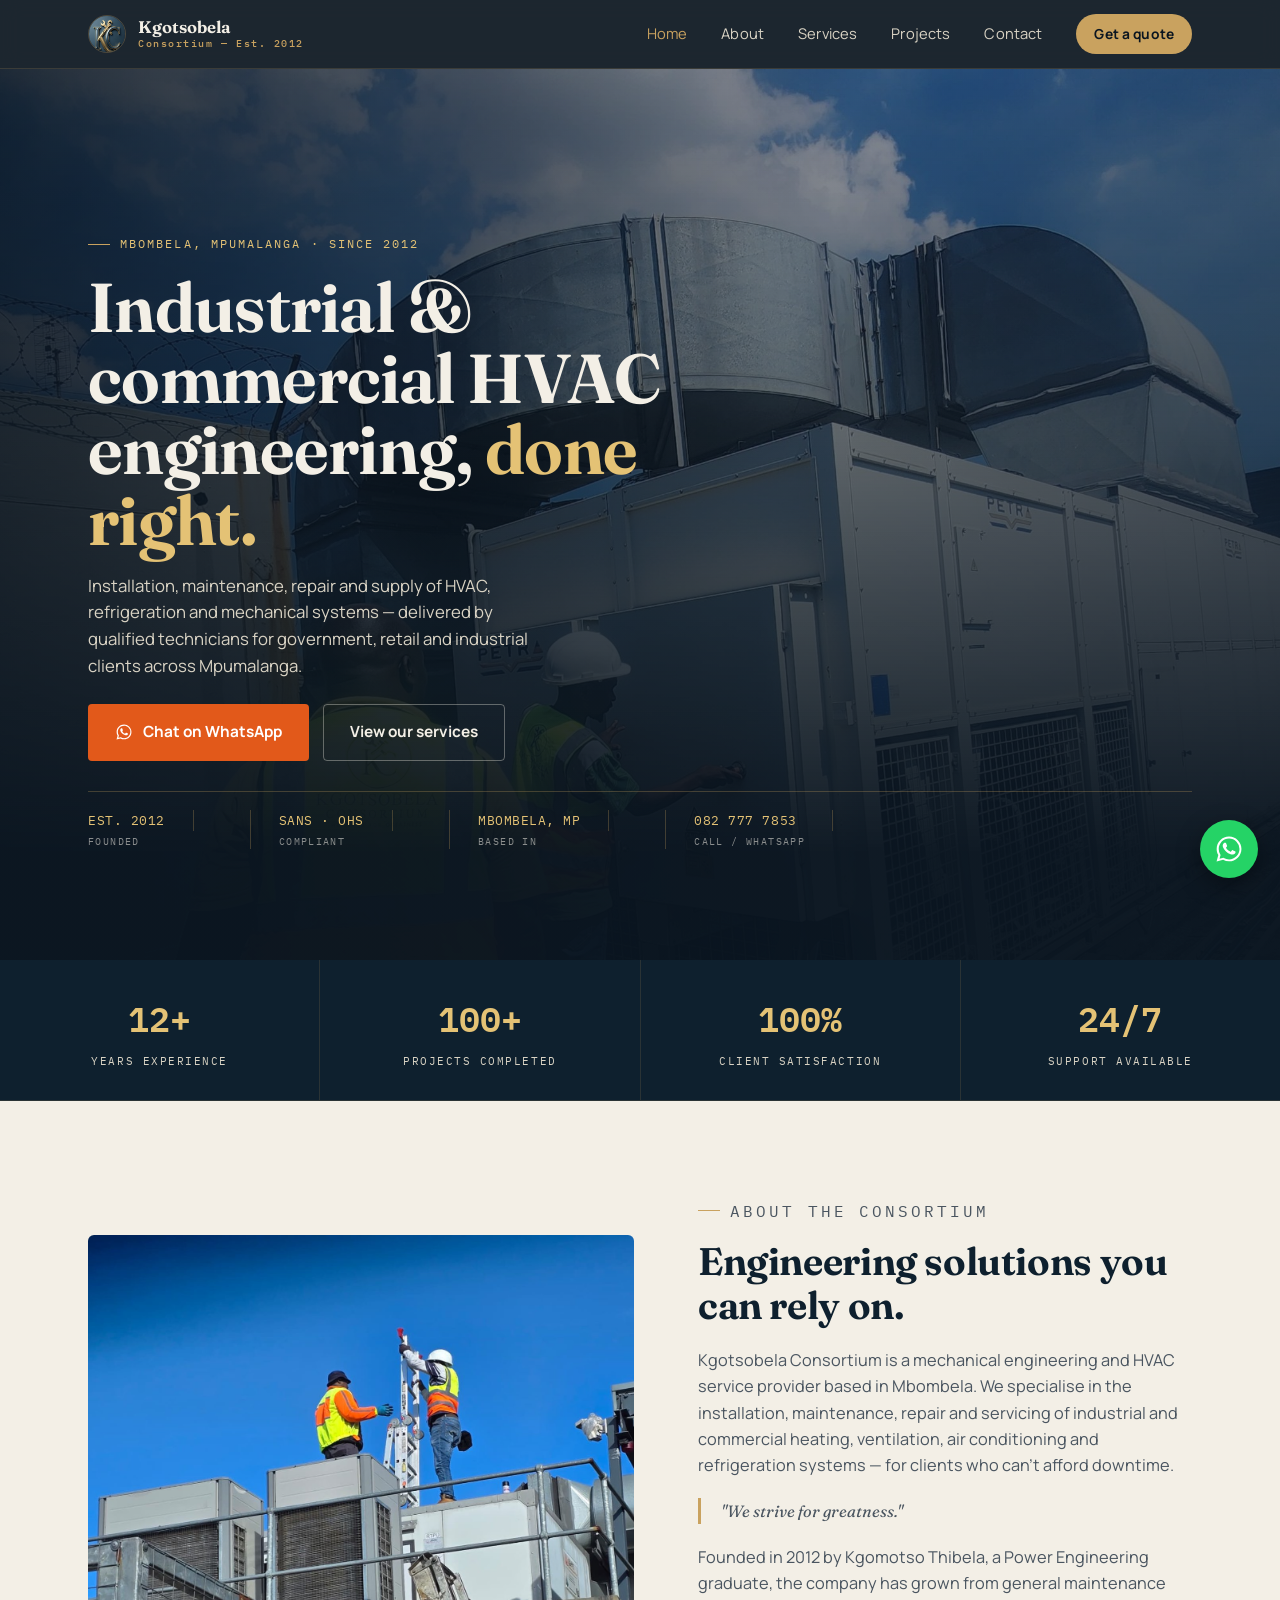
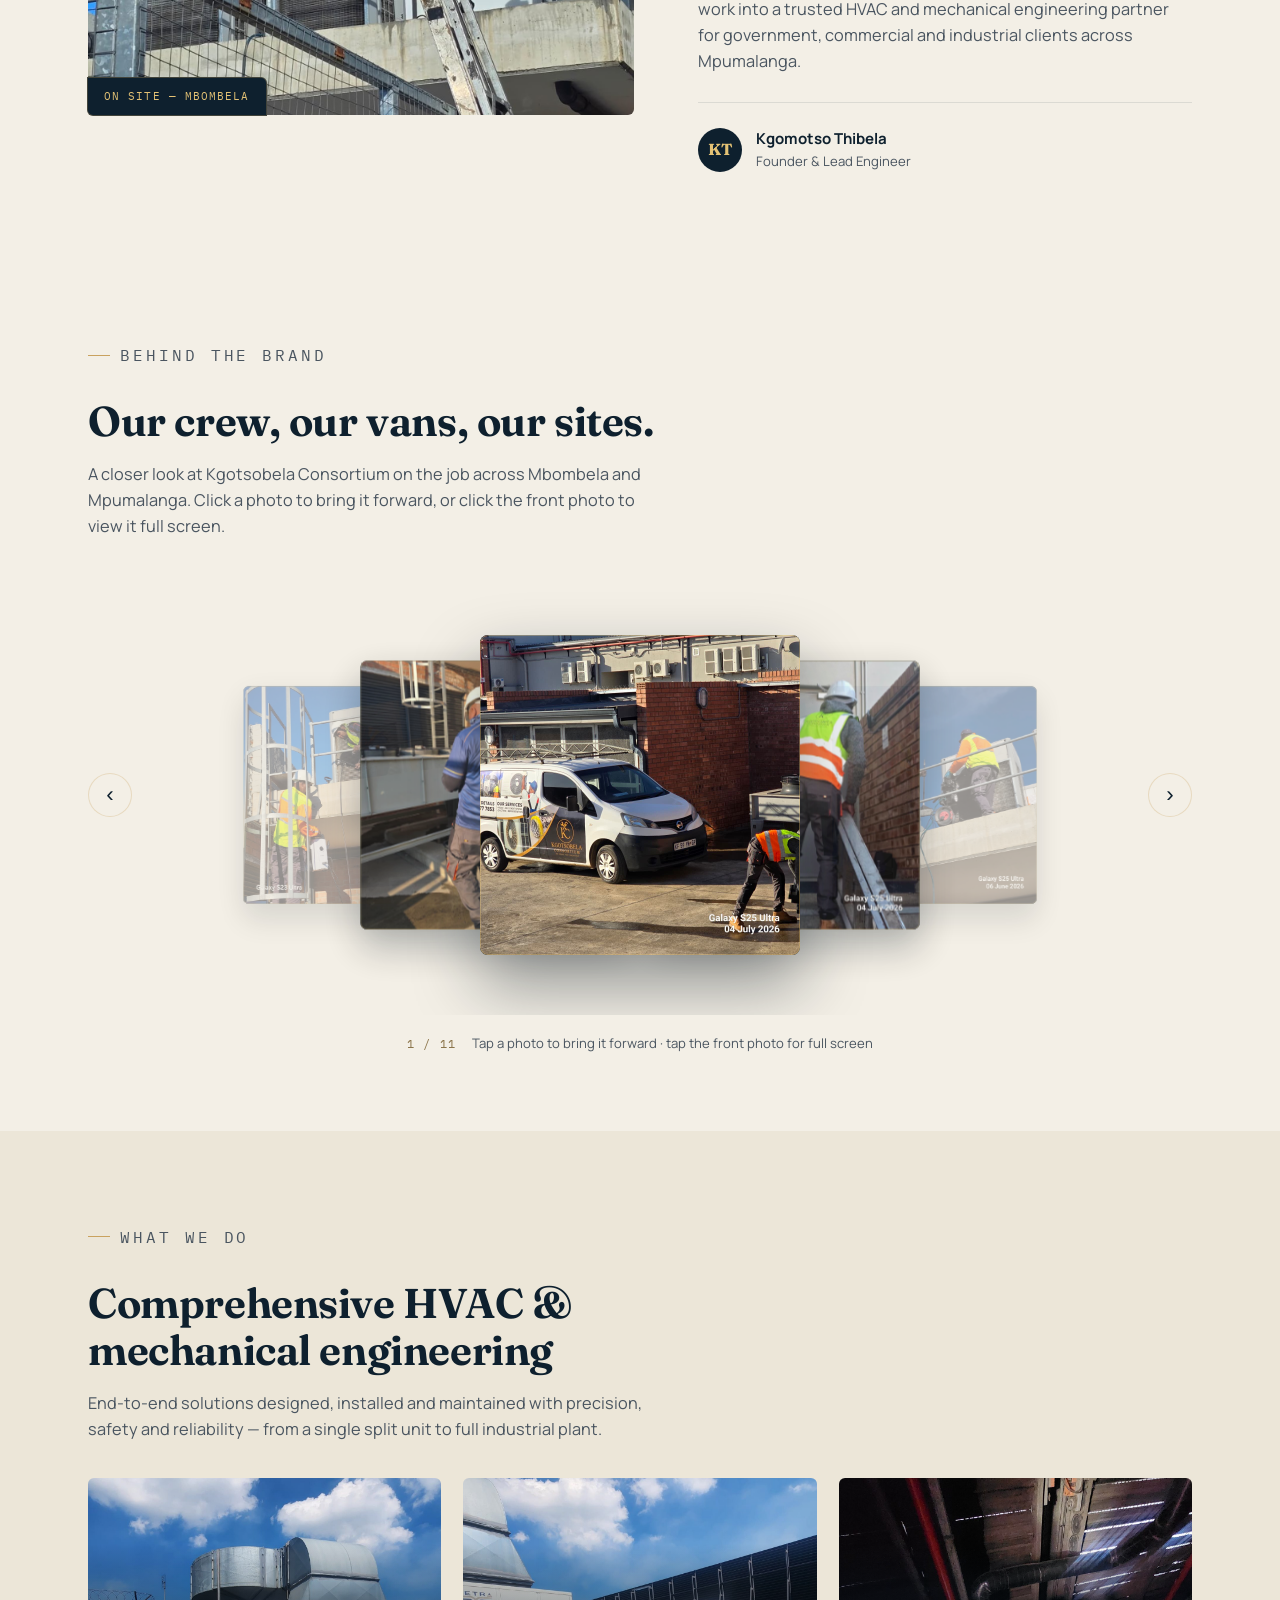
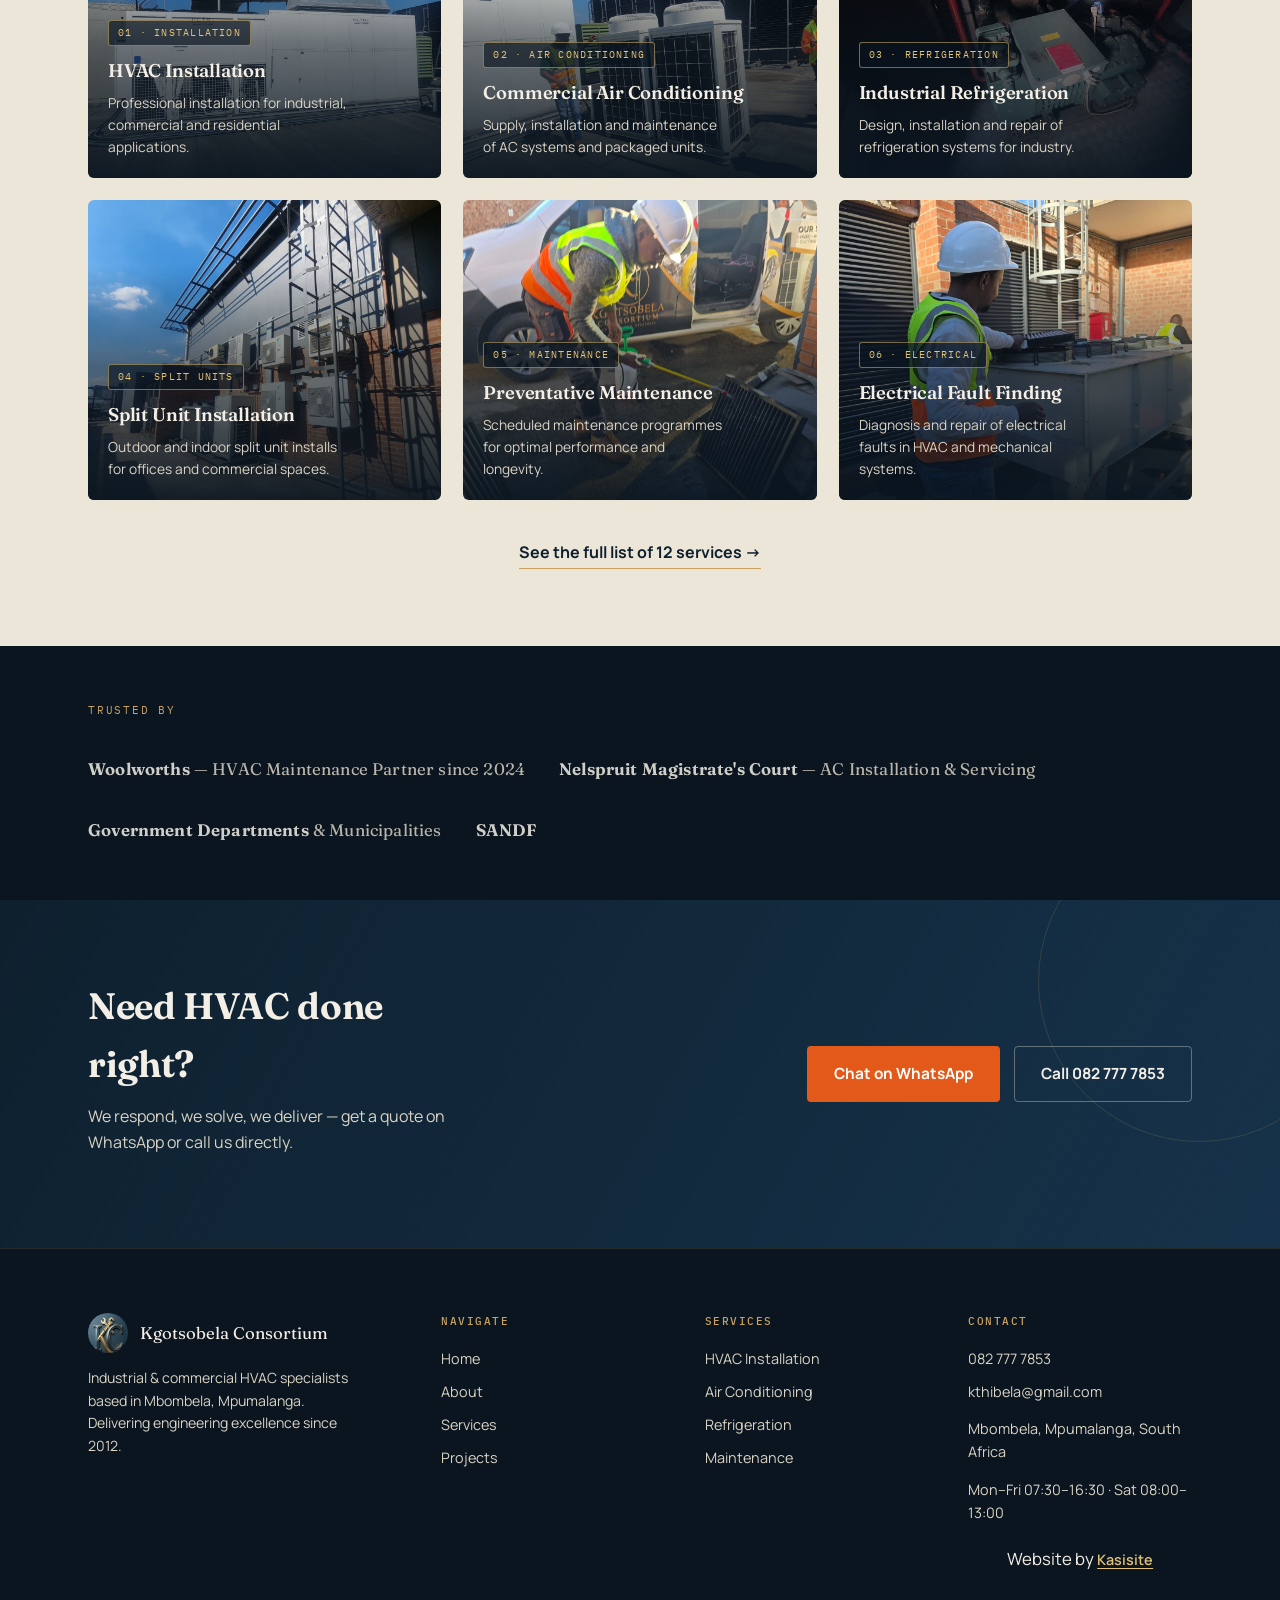
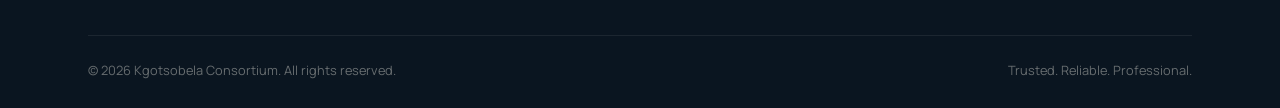
==== commit 5628811a: "Move Kasisite credit below opening hours, centered and larger Co-Authored-By: Claude Sonnet 5.5 <nor" ====
--- a/index.html
+++ b/index.html
@@ -296,12 +296,12 @@
         <a href="mailto:kthibela@gmail.com">kthibela@gmail.com</a>
         <p>Mbombela, Mpumalanga, South Africa</p>
         <p>Mon&ndash;Fri 07:30&ndash;16:30 &middot; Sat 08:00&ndash;13:00</p>
+        <p class="footer-credit">Website by <a href="https://kasisite.co.za" target="_blank" rel="noopener">Kasisite</a></p>
       </div>
     </div>
     <div class="footer-bottom">
       <span>&copy; <span id="year"></span> Kgotsobela Consortium. All rights reserved.</span>
       <span>Trusted. Reliable. Professional.</span>
-      <span>Website by <a href="https://kasisite.co.za" target="_blank" rel="noopener">Kasisite</a></span>
     </div>
   </div>
 </footer>
--- a/style.css
+++ b/style.css
@@ -659,8 +659,20 @@
   font-size: 0.8rem;
   color: rgba(243,239,230,0.4);
 }
-.footer-bottom a { color: inherit; text-decoration: underline; text-underline-offset: 3px; transition: color .2s; }
-.footer-bottom a:hover { color: var(--gold-light); }
+.footer-col .footer-credit {
+  text-align: center;
+  font-size: 1.05rem;
+  margin: 22px 0;
+  color: var(--ivory);
+}
+.footer-col .footer-credit a {
+  display: inline;
+  color: var(--gold-light);
+  font-weight: 600;
+  text-decoration: underline;
+  text-underline-offset: 3px;
+}
+.footer-col .footer-credit a:hover { color: var(--gold); }
 @media (max-width: 760px) {
   .footer-grid { grid-template-columns: 1fr 1fr; }
   .footer-grid > div:first-child { grid-column: 1 / -1; }
